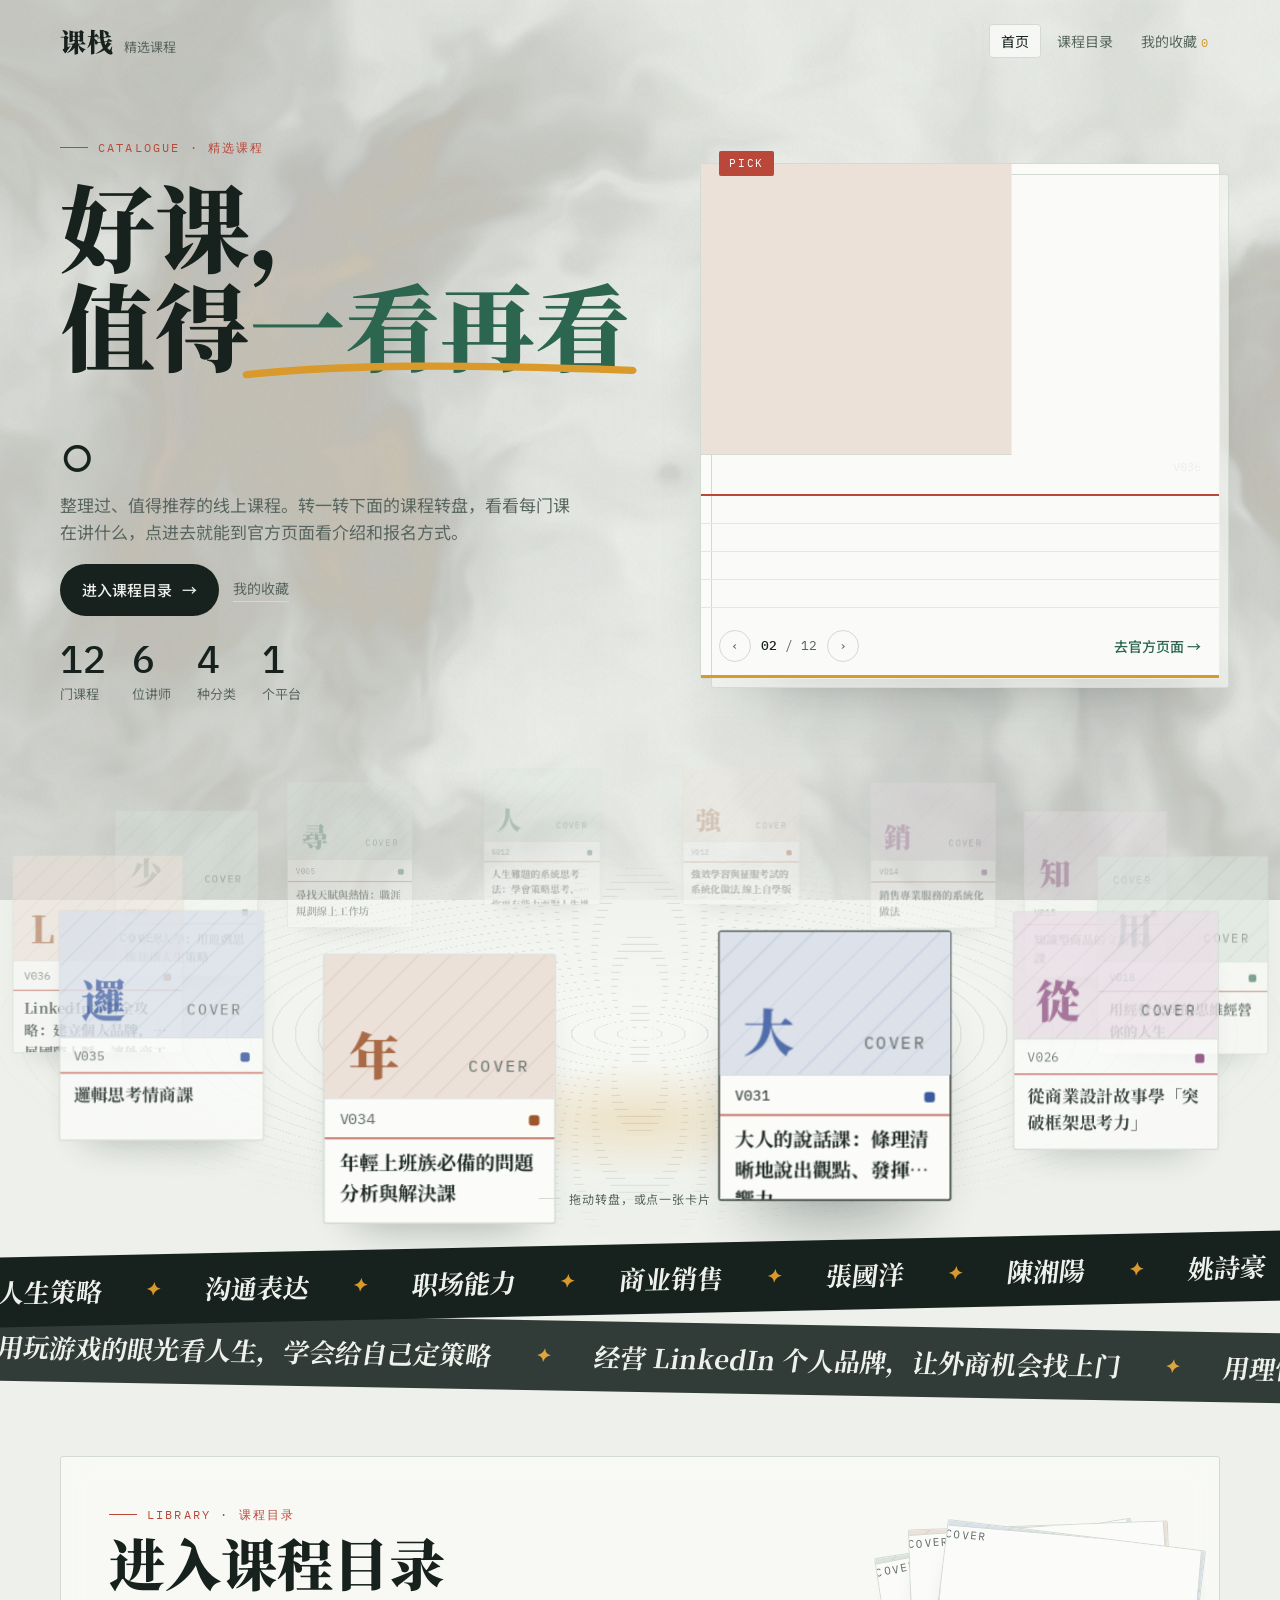
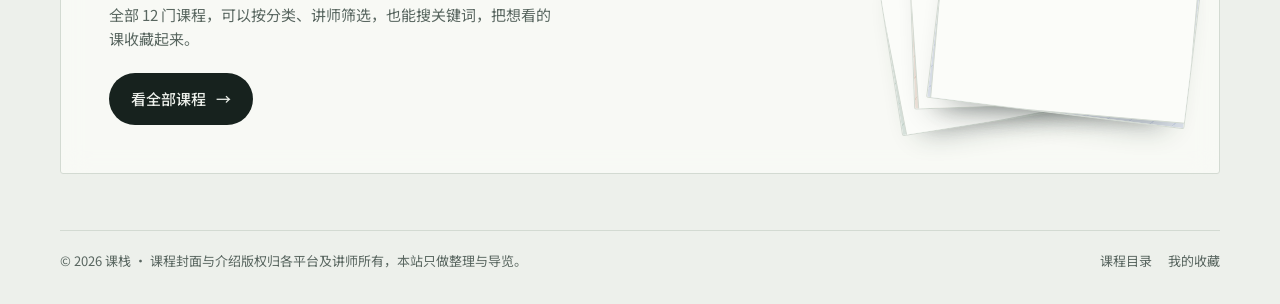
==== index.html @ c9c89153 "首页改成 3D 课程转盘和推荐卡，课程目录移到 courses.html Co-Authored-By: Claude Opus 5.5 <noreply@anthropic.com> Claude-" ====
<!doctype html>
<html lang="zh-Hans">
<head>
<meta charset="utf-8">
<meta name="viewport" content="width=device-width, initial-scale=1, viewport-fit=cover">
<title>课栈｜精选课程</title>
<meta name="description" content="课栈：精选线上课程。转一转课程转盘，看看每门课的讲师、重点和官方页面。">
<meta property="og:title" content="课栈｜精选课程">
<meta property="og:description" content="精选线上课程。每门课附封面、讲师、重点和官方页面链接。">
<meta property="og:type" content="website">
<link rel="preconnect" href="https://fonts.googleapis.com">
<link rel="preconnect" href="https://fonts.gstatic.com" crossorigin>
<link rel="stylesheet" href="https://fonts.googleapis.com/css2?family=IBM+Plex+Mono:wght@500&family=Noto+Sans+SC:wght@400;500;700&family=Noto+Serif+SC:wght@700;900&display=swap">
<link rel="stylesheet" href="vendor/lenis.css">
<link rel="stylesheet" href="site.css">
<style>
/* hero: headline left, spotlight index card right */
.hero{display:grid;grid-template-columns:minmax(0,1fr) minmax(0,520px);gap:clamp(24px,4vw,56px);align-items:center;padding-block:clamp(24px,5vw,56px) 8px}
.hero-text{display:grid;gap:18px;min-width:0}
.hero h1{font-family:var(--f-display);font-weight:900;font-size:clamp(42px,7.4vw,100px);line-height:1.05;margin:0}
.hero h1 .line{display:block}
.hero h1 em{font-style:normal;color:var(--accent);position:relative;display:inline-block}
.hero h1 em svg{position:absolute;left:-2%;bottom:-.08em;width:104%;height:.22em;overflow:visible}
.hero h1 em path{fill:none;stroke:var(--mark);stroke-width:7;stroke-linecap:round}
.hero p{margin:0;color:var(--muted);font-size:clamp(15px,1.4vw,17px);max-width:30em}
.actions{display:flex;gap:14px;align-items:center;flex-wrap:wrap}
.ghost{font-size:14px;color:var(--muted);text-decoration:none;border-bottom:1px solid var(--line);padding-bottom:2px}
.ghost:hover{color:var(--ink);border-color:var(--ink)}
.stats{display:flex;gap:26px;flex-wrap:wrap;margin-top:6px}
.stats div{display:grid}
.stats b{font-family:var(--f-mono);font-weight:500;font-size:clamp(26px,3.2vw,38px);line-height:1;font-variant-numeric:tabular-nums}
.stats span{font-size:13px;color:var(--muted);margin-top:6px}

/* spotlight */
.spot{position:relative;background:var(--surface);border:1px solid var(--line);border-radius:3px;box-shadow:0 40px 70px -46px var(--shadow);min-width:0}
.spot::before{content:"";position:absolute;inset:10px -10px -10px 10px;border:1px solid var(--line);border-radius:3px;z-index:-1;background:color-mix(in srgb,var(--surface) 60%,transparent)}
.spot-tag{position:absolute;top:-13px;left:18px;background:var(--rule);color:#fff;font-family:var(--f-mono);font-size:11px;letter-spacing:.16em;padding:4px 10px;border-radius:2px;z-index:2}
.spot-cover{display:block;position:relative;aspect-ratio:16/9;overflow:hidden;border-bottom:1px solid var(--line);background:color-mix(in srgb,var(--c,var(--accent)) 16%,var(--surface))}
.spot-cover img{width:100%;height:100%;object-fit:cover;display:block;transition:transform 1.2s var(--ease)}
.spot:hover .spot-cover img{transform:scale(1.05)}
.spot-head{display:flex;justify-content:space-between;align-items:center;padding:12px 18px 8px;border-bottom:2px solid var(--rule)}
.spot-cat{display:flex;align-items:center;gap:6px;font-size:12px;font-weight:700;letter-spacing:.06em;color:var(--c)}
.spot-cat i{width:9px;height:9px;border-radius:2px;background:var(--c)}
.spot-no{font-family:var(--f-mono);font-size:12px;color:var(--muted)}
.spot-body{padding:6px 18px 4px;line-height:28px;background-image:repeating-linear-gradient(to bottom,transparent 0 27px,var(--ruled) 27px 28px);min-height:120px}
.spot-body h2{font-family:var(--f-display);font-weight:700;font-size:20px;line-height:28px;margin:0;text-wrap:balance}
.spot-body h2 a{text-decoration:none}
.spot-body h2 a:hover{text-decoration:underline}
.spot-who{font-size:14px;color:var(--muted)}
.spot-learn{font-size:14px}
.spot-learn span{color:var(--muted)}
.spot-foot{display:flex;align-items:center;justify-content:space-between;gap:12px;padding:12px 18px 16px;flex-wrap:wrap}
.spot-nav{display:flex;align-items:center;gap:10px;font-family:var(--f-mono);font-size:13px;color:var(--muted);font-variant-numeric:tabular-nums}
.spot-nav button{width:32px;height:32px;border-radius:50%;border:1px solid var(--line);background:transparent;cursor:pointer;display:grid;place-items:center}
.spot-nav button:hover{border-color:var(--ink)}
.spot-nav b{color:var(--ink);font-weight:500}
.go{font-size:14px;font-weight:500;text-decoration:none;color:var(--accent)}
.go:hover{text-decoration:underline}
.bar{position:absolute;left:0;right:0;bottom:0;height:3px;background:color-mix(in srgb,var(--line) 70%,transparent);overflow:hidden}
.bar i{display:block;height:100%;background:var(--mark);transform-origin:left;transform:scaleX(0)}
.bar i.run{animation:fillbar 5.5s linear forwards}
.spot:hover .bar i,.bar i.hold{animation-play-state:paused}
@keyframes fillbar{to{transform:scaleX(1)}}

/* 3D turntable */
.stage{position:relative;height:clamp(330px,40vw,480px);perspective:1500px;perspective-origin:50% 30%;touch-action:pan-y;user-select:none;-webkit-user-select:none;cursor:grab;margin-top:clamp(8px,2vw,24px)}
.stage.dragging{cursor:grabbing}
.floor{position:absolute;left:50%;top:62%;width:var(--fw,1100px);height:calc(var(--fw,1100px) * .3);transform:translate(-50%,-50%);border-radius:50%;pointer-events:none;
  background:
    radial-gradient(closest-side,color-mix(in srgb,var(--mark) 22%,transparent),transparent 70%) 50% 85%/40% 40% no-repeat,
    repeating-radial-gradient(closest-side,transparent 0 22px,color-mix(in srgb,var(--line) 85%,transparent) 22px 23px),
    radial-gradient(closest-side,color-mix(in srgb,var(--surface) 70%,transparent),transparent);
  -webkit-mask:radial-gradient(closest-side,#000 70%,transparent);mask:radial-gradient(closest-side,#000 70%,transparent)}
.ring{position:absolute;left:50%;top:44%;width:0;height:0;transform-style:preserve-3d}
.slot{position:absolute;left:0;top:0;width:var(--sw,156px);margin-left:calc(var(--sw,156px) / -2);margin-top:calc(var(--sw,156px) * -.75);
  background:var(--surface);border:1px solid var(--line);border-radius:2px;text-decoration:none;color:inherit;will-change:transform,opacity;
  box-shadow:0 18px 30px -22px var(--shadow);transition:box-shadow .4s,border-color .4s}
.slot .sc{display:block;position:relative;aspect-ratio:16/10;overflow:hidden;border-bottom:1px solid var(--line);background:color-mix(in srgb,var(--c) 16%,var(--surface))}
.slot .sc img{width:100%;height:100%;object-fit:cover;display:block;pointer-events:none}
.slot .sc .cover-ph b{font-size:34px}
.slot .sh{display:flex;justify-content:space-between;align-items:center;padding:6px 10px 4px;border-bottom:1.5px solid var(--rule);font-family:var(--f-mono);font-size:10px;color:var(--muted)}
.slot .sh i{width:7px;height:7px;border-radius:2px;background:var(--c)}
.slot .st{font-family:var(--f-display);font-weight:700;font-size:13px;line-height:20px;padding:6px 10px 10px;display:-webkit-box;-webkit-line-clamp:2;-webkit-box-orient:vertical;overflow:hidden;min-height:50px}
.slot.front{border-color:var(--ink);box-shadow:0 34px 50px -28px var(--shadow)}
.slot.front .sh{color:var(--ink)}
.hint{position:absolute;left:50%;bottom:8px;transform:translateX(-50%);font-size:12px;color:var(--muted);letter-spacing:.08em;display:flex;align-items:center;gap:8px;white-space:nowrap}
.hint::before,.hint::after{content:"";width:22px;height:1px;background:var(--line)}

/* library panel */
.library{display:grid;grid-template-columns:minmax(0,1fr) auto;gap:32px;align-items:center;border:1px solid var(--line);background:color-mix(in srgb,var(--surface) 75%,transparent);-webkit-backdrop-filter:blur(14px);backdrop-filter:blur(14px);padding:clamp(24px,4vw,48px);border-radius:3px;margin-bottom:56px;position:relative;overflow:hidden}
.library h2{font-family:var(--f-display);font-weight:900;font-size:clamp(30px,4.6vw,56px);line-height:1.1;margin:8px 0 10px}
.library p{margin:0 0 22px;color:var(--muted);max-width:30em}
.fan{position:relative;width:260px;height:180px}
.fan span{position:absolute;inset:0;border:1px solid var(--line);border-radius:2px;overflow:hidden;background:var(--surface);box-shadow:0 20px 30px -22px var(--shadow);transition:transform .7s var(--ease)}
.fan img{width:100%;height:100%;object-fit:cover;display:block}
.fan span:nth-child(1){transform:rotate(-9deg) translate(-26px,8px)}
.fan span:nth-child(2){transform:rotate(-2deg) translate(0,0)}
.fan span:nth-child(3){transform:rotate(7deg) translate(26px,6px)}
.library:hover .fan span:nth-child(1){transform:rotate(-16deg) translate(-70px,14px)}
.library:hover .fan span:nth-child(3){transform:rotate(14deg) translate(70px,10px)}

@media (max-width:900px){
  .hero{grid-template-columns:1fr}
  .spot{max-width:560px}
}
@media (max-width:640px){
  .library{grid-template-columns:1fr}
  .fan{width:220px;height:150px;justify-self:center;margin-top:8px}
}
@media (prefers-reduced-motion:reduce){.bar{display:none}.stage{cursor:default}}
</style>
</head>
<body>
<canvas id="aurora" aria-hidden="true"></canvas>
<div class="grain" aria-hidden="true"></div>
<div class="ring-cursor" aria-hidden="true"><span>看课</span></div>

<div class="gut"><div class="wrap">
  <header class="top">
    <a class="brand" href="./"><b>课栈</b><span>精选课程</span></a>
    <nav class="nav" aria-label="主导航">
      <a href="./" aria-current="page">首页</a>
      <a href="courses.html">课程目录</a>
      <a href="courses.html#saved">我的收藏<span class="n" data-saved-n>0</span></a>
    </nav>
  </header>

  <section class="hero">
    <div class="hero-text">
      <div class="eyebrow">Catalogue · 精选课程</div>
      <h1 id="headline"><span class="line">好课，</span><span class="line">值得<em>一看再看<svg viewBox="0 0 300 20" preserveAspectRatio="none" aria-hidden="true"><path d="M4 14 C 80 4, 160 4, 296 10"/></svg></em>。</span></h1>
      <p id="lede">整理过、值得推荐的线上课程。转一转下面的课程转盘，看看每门课在讲什么，点进去就能到官方页面看介绍和报名方式。</p>
      <div class="actions">
        <a class="cta" href="courses.html" data-magnet>进入课程目录 <i>→</i></a>
        <a class="ghost" href="courses.html#saved">我的收藏</a>
      </div>
      <div class="stats" id="stats"></div>
    </div>

    <article class="spot" id="spot" aria-live="polite">
      <span class="spot-tag">PICK</span>
      <a class="spot-cover" id="spotCover" target="_blank" rel="noopener" data-cursor="看课"></a>
      <div class="spot-head"><span class="spot-cat" id="spotCat"></span><span class="spot-no" id="spotNo"></span></div>
      <div class="spot-body">
        <h2><a id="spotTitle" target="_blank" rel="noopener"></a></h2>
        <div class="spot-who" id="spotWho"></div>
        <div class="spot-learn"><span>学什么：</span><span id="spotLearn" style="color:inherit"></span></div>
      </div>
      <div class="spot-foot">
        <div class="spot-nav">
          <button type="button" id="prev" aria-label="上一门课">‹</button>
          <span><b id="spotIdx">01</b> / <span id="spotTotal">12</span></span>
          <button type="button" id="next" aria-label="下一门课">›</button>
        </div>
        <a class="go" id="spotGo" target="_blank" rel="noopener">去官方页面 →</a>
      </div>
      <div class="bar"><i id="bar"></i></div>
    </article>
  </section>
</div></div>

<section class="stage" id="stage" aria-label="课程转盘" data-cursor="拖动">
  <div class="floor" aria-hidden="true"></div>
  <div class="ring" id="ring"></div>
  <div class="hint">拖动转盘，或点一张卡片</div>
</section>

<div class="bands">
  <div class="band" aria-hidden="true"><div class="track" id="band1"></div></div>
  <div class="band rev" aria-hidden="true"><div class="track" id="band2"></div></div>
</div>

<div class="gut"><div class="wrap">
  <section class="library" id="library">
    <div>
      <div class="eyebrow">Library · 课程目录</div>
      <h2>进入课程目录</h2>
      <p id="libText"></p>
      <a class="cta" href="courses.html" data-magnet>看全部课程 <i>→</i></a>
    </div>
    <div class="fan" id="fan" aria-hidden="true"></div>
  </section>

  <footer>
    <span>© 2026 课栈 · 课程封面与介绍版权归各平台及讲师所有，本站只做整理与导览。</span>
    <nav><a href="courses.html">课程目录</a><a href="courses.html#saved">我的收藏</a></nav>
  </footer>
</div></div>

<script src="vendor/gsap.min.js"></script>
<script src="vendor/ScrollTrigger.min.js"></script>
<script src="vendor/SplitText.min.js"></script>
<script src="vendor/lenis.min.js"></script>
<script src="data.js"></script>
<script src="site.js"></script>
<script>
const {reduce,hasGsap,esc,catVar}=KZ;
const CATS=KZ_CATS,COURSES=KZ_COURSES,N=COURSES.length;
const $=s=>document.querySelector(s);
const pad=n=>String(n).padStart(2,"0");

/* 统计、跑马灯、课程目录面板 */
const plats=new Set(COURSES.map(c=>c.platform));
const teachers=[...new Set(COURSES.flatMap(c=>c.teacher.split("、").map(t=>t.split(" ")[0])))];
const cats=new Set(COURSES.map(c=>c.cat));
$("#stats").innerHTML=[[N,"门课程"],[teachers.length,"位讲师"],[cats.size,"种分类"],[plats.size,"个平台"]]
  .map(([n,l])=>`<div><b data-n="${n}">${n}</b><span>${l}</span></div>`).join("");
const fill=(el,list)=>{const h=list.map(w=>`<span>${esc(w)}</span>`).join("");el.innerHTML=h+h};
fill($("#band1"),[...CATS,...teachers,...new Set(COURSES.map(c=>c.format))]);
fill($("#band2"),COURSES.map(c=>c.learn));
$("#libText").textContent=`全部 ${N} 门课程，可以按分类、讲师筛选，也能搜关键词，把想看的课收藏起来。`;
$("#fan").innerHTML=COURSES.slice(0,3).map(c=>`<span style="--c:${catVar(c.cat)}">${KZ.img(c)}</span>`).join("");
$("#spotTotal").textContent=pad(N);

/* 转盘卡片 */
const ringEl=$("#ring");
ringEl.innerHTML=COURSES.map((c,i)=>`<a class="slot" href="${esc(c.url)}" target="_blank" rel="noopener" draggable="false" data-i="${i}" style="--c:${catVar(c.cat)}" aria-label="${esc(c.title)}">
  <span class="sc">${KZ.img(c)}</span>
  <span class="sh"><span>${esc(c.code)}</span><i></i></span>
  <span class="st">${esc(c.title)}</span></a>`).join("");
const slots=[...ringEl.children];
const step=Math.PI*2/N;
const geo={R:520,sw:156,tilt:.2,spread:reduce?1:0,spin:reduce?0:Math.PI*1.2};
let angle=0,target=0,cur=0;

function measure(){
  const w=innerWidth;
  geo.sw=w<520?108:w<900?132:156;
  geo.R=Math.min(560,Math.max(200,w*.4));
  geo.tilt=w<520?.26:.2;
  document.documentElement.style.setProperty("--sw",geo.sw+"px");
  $("#stage").style.setProperty("--fw",(geo.R*2+geo.sw*2.2)+"px");
}
function layout(){
  const R=geo.R*geo.spread;
  let best=-2,front=0;
  slots.forEach((el,i)=>{
    const a=i*step+angle+geo.spin;
    const x=Math.sin(a)*R,z=Math.cos(a)*R,y=-z*geo.tilt*-1;
    const d=(Math.cos(a)+1)/2;            // 0 = 最后面, 1 = 最前面
    if(Math.cos(a)>best){best=Math.cos(a);front=i}
    const lift=el.classList.contains("front")?-16:0;
    el.style.transform=`translate3d(${x.toFixed(1)}px,${(y+lift).toFixed(1)}px,${z.toFixed(1)}px)`;
    el.style.opacity=(.28+.72*d*d).toFixed(3);
    el.style.zIndex=Math.round(d*100);
  });
  slots.forEach((el,i)=>el.classList.toggle("front",i===front));
}
const wrapAngle=a=>Math.atan2(Math.sin(a),Math.cos(a));

/* 推荐卡 */
const spotEls={cover:$("#spotCover"),cat:$("#spotCat"),no:$("#spotNo"),title:$("#spotTitle"),who:$("#spotWho"),learn:$("#spotLearn"),go:$("#spotGo"),idx:$("#spotIdx")};
function fillSpot(c,i){
  $("#spot").style.setProperty("--c",catVar(c.cat));
  spotEls.cover.href=c.url;spotEls.cover.innerHTML=KZ.img(c);
  spotEls.cat.innerHTML=`<i></i>${esc(c.cat)}`;
  spotEls.no.textContent=c.code;
  spotEls.title.href=c.url;spotEls.title.textContent=c.title;
  spotEls.who.textContent=`${c.teacher} · ${c.platform} · ${c.format}`;
  spotEls.learn.textContent=c.learn;
  spotEls.go.href=c.url;
  spotEls.idx.textContent=pad(i+1);
}
function restartBar(){const b=$("#bar");b.classList.remove("run");void b.offsetWidth;if(!reduce)b.classList.add("run")}
function feature(i,{instant=false}={}){
  i=(i%N+N)%N;
  const changed=i!==cur;cur=i;
  // 让这张卡转到正前方（走最短的方向）
  const want=-i*step;
  target=angle+wrapAngle(want-angle);
  if(instant)angle=target;
  const c=COURSES[i];
  if(hasGsap&&!reduce&&changed&&!instant){
    gsap.timeline()
      .to(".spot-body>*,.spot-head>*",{y:-14,opacity:0,duration:.25,stagger:.02,ease:"power2.in"})
      .to(".spot-cover",{clipPath:"inset(0 0 0 100%)",duration:.35,ease:"power3.in"},0)
      .add(()=>fillSpot(c,i))
      .set(".spot-cover",{clipPath:"inset(0 100% 0 0)"})
      .to(".spot-cover",{clipPath:"inset(0 0% 0 0)",duration:.6,ease:"expo.out"})
      .fromTo(".spot-body>*,.spot-head>*",{y:16,opacity:0},{y:0,opacity:1,duration:.5,stagger:.04,ease:"expo.out"},"<");
  }else fillSpot(c,i);
  restartBar();
}
$("#bar").addEventListener("animationend",()=>feature(cur+1));
$("#prev").addEventListener("click",()=>feature(cur-1));
$("#next").addEventListener("click",()=>feature(cur+1));

/* 拖动转盘 */
const stage=$("#stage");
// 滑鼠在转盘上时，推荐卡暂停自动换课
stage.addEventListener("pointerenter",e=>{if(e.pointerType==="mouse")$("#bar").classList.add("hold")});
stage.addEventListener("pointerleave",()=>$("#bar").classList.remove("hold"));
let drag=null,moved=false;
stage.addEventListener("pointerdown",e=>{
  if(e.button!==0)return;
  drag={x:e.clientX,a:angle,t:performance.now()};moved=false;
});
addEventListener("pointermove",e=>{
  if(!drag)return;
  const dx=e.clientX-drag.x;
  if(!moved&&Math.abs(dx)>6){moved=true;stage.classList.add("dragging");try{stage.setPointerCapture(e.pointerId)}catch(_){}}
  if(moved){angle=drag.a+dx*.006;target=angle;if(reduce)layout()}
});
addEventListener("pointerup",()=>{
  if(!drag)return;
  stage.classList.remove("dragging");
  if(moved){const i=Math.round(-angle/step);feature(i)}
  drag=null;
});
ringEl.addEventListener("click",e=>{
  const s=e.target.closest(".slot");if(!s)return;
  if(moved){e.preventDefault();moved=false;return}
  if(!s.classList.contains("front")){e.preventDefault();feature(+s.dataset.i)} // 不是最前面那张：先转过来
});
// 键盘：左右键转动
stage.tabIndex=0;
stage.addEventListener("keydown",e=>{if(e.key==="ArrowRight")feature(cur+1);if(e.key==="ArrowLeft")feature(cur-1)});

/* 每一帧：角度慢慢追上目标 */
measure();feature(0,{instant:true});layout();
addEventListener("resize",()=>{measure();layout()});
if(!reduce){
  const tick=()=>{if(!drag)angle+=(target-angle)*.075;layout()};
  hasGsap?gsap.ticker.add(tick):(function loop(){tick();requestAnimationFrame(loop)})();
}

/* 开场动画 */
if(hasGsap&&!reduce){
  gsap.registerPlugin(ScrollTrigger,SplitText);
  const split=SplitText.create("#headline .line",{type:"chars",mask:"lines"});
  const path=$("#headline em path"),len=path.getTotalLength();
  gsap.set(path,{strokeDasharray:len,strokeDashoffset:len});
  const intro=gsap.timeline({defaults:{ease:"expo.out"}});
  intro.from(".top",{y:-30,opacity:0,duration:1})
    .from(".eyebrow",{x:-30,opacity:0,duration:.9},"<.1")
    .from(split.chars,{yPercent:115,rotate:6,duration:1.3,stagger:.055},"<.1")
    .to(path,{strokeDashoffset:0,duration:1.1,ease:"power3.inOut"},"-=.6")
    .from("#lede,.actions",{y:24,opacity:0,duration:1,stagger:.08},"<")
    .from(".stats div",{y:24,opacity:0,duration:.9,stagger:.07},"<.1")
    .from("#spot",{x:60,rotateY:-12,opacity:0,duration:1.4},.35)
    .to(geo,{spread:1,spin:0,duration:2.4,ease:"expo.out"},.5)
    .from(".floor",{scale:.4,opacity:0,duration:1.8},.5)
    .from(".hint",{opacity:0,y:10,duration:.8},1.6)
    .from(".band",{yPercent:120,opacity:0,duration:1.1,stagger:.12},1.2);
  document.querySelectorAll("#stats b").forEach(b=>{
    const o={v:0},end=+b.dataset.n;
    gsap.to(o,{v:end,duration:1.6,ease:"power2.out",delay:.9,onUpdate:()=>{b.textContent=Math.round(o.v)},onComplete:()=>{b.textContent=end}});
  });
  // 跑马灯跟着滚动速度倾斜
  const bands=gsap.utils.toArray(".band");
  ScrollTrigger.create({onUpdate:self=>{gsap.to(bands,{skewX:gsap.utils.clamp(-8,8,self.getVelocity()/280),duration:.5,ease:"power3.out",overwrite:true})}});
  // 往下滚：转盘慢慢后退、标题淡出
  gsap.to("#ring",{y:-40,scale:.92,ease:"none",scrollTrigger:{trigger:"#stage",start:"top 40%",end:"bottom top",scrub:true}});
  gsap.from(".library",{y:80,opacity:0,duration:1.2,ease:"expo.out",scrollTrigger:{trigger:".library",start:"top 88%"}});
  // 保底：浏览器没在画画面时（例如分页在背景），3 秒后直接把开场跑完
  setTimeout(()=>{if(gsap.ticker.frame<40){intro.progress(1);geo.spread=1;geo.spin=0;layout();gsap.set(".library",{y:0,opacity:1});document.querySelectorAll("#stats b").forEach(b=>b.textContent=b.dataset.n)}},3000);
}
</script>
</body>
</html>
---- vendor/lenis.css ----
html.lenis,
html.lenis body {
  height: auto;
}

.lenis:not(.lenis-autoToggle).lenis-stopped {
  overflow: clip;
}

.lenis [data-lenis-prevent],
.lenis [data-lenis-prevent-wheel],
.lenis [data-lenis-prevent-touch],
.lenis [data-lenis-prevent-vertical],
.lenis [data-lenis-prevent-horizontal] {
  overscroll-behavior: contain;
}

.lenis.lenis-smooth iframe {
  pointer-events: none;
}

.lenis.lenis-autoToggle {
  transition-property: overflow;
  transition-duration: 1ms;
  transition-behavior: allow-discrete;
}
---- site.css ----
/* 课栈共用样式：色彩、字体、页首页尾、背景、游标、跑马灯
   Layout idea: a library card catalogue lit by a living aurora */
:root{
  --bg:#EDF0EB; --surface:#FBFCF9; --ink:#17221E; --muted:#596660; --line:#D3DAD2;
  --ruled:#E3E8E1; --rule:#B9483A; --accent:#2D6650; --mark:#D99A2B;
  --cat-0:#2D6650; --cat-1:#35559E; --cat-2:#9B5128; --cat-3:#874079;
  --glow:rgba(45,102,80,.14); --shadow:rgba(23,34,30,.45);
  --aura-1:#9FD1B4; --aura-2:#F2C98A; --aura-3:#A9B9EE; --aura-op:.55;
  --band:#17221E; --band-ink:#EDF0EB;
  --ease:cubic-bezier(.2,.7,.2,1);
  --f-display:"Noto Serif SC","Songti SC","STSong",serif;
  --f-body:"Noto Sans SC","PingFang SC","Microsoft YaHei",system-ui,sans-serif;
  --f-mono:"IBM Plex Mono",ui-monospace,"SFMono-Regular",Menlo,monospace;
  color-scheme:light;
}
@media (prefers-color-scheme: dark){:root{
  --bg:#0F1613; --surface:#18221E; --ink:#E5ECE7; --muted:#9AA9A2; --line:#2B3A33;
  --ruled:#22302A; --rule:#D9705F; --accent:#74C29B; --mark:#EFBE5C;
  --cat-0:#74C29B; --cat-1:#8FA9EC; --cat-2:#E0956A; --cat-3:#D78CC6;
  --glow:rgba(116,194,155,.16); --shadow:rgba(0,0,0,.75);
  --aura-1:#1E5A41; --aura-2:#6A4718; --aura-3:#26346A; --aura-op:.7;
  --band:#E5ECE7; --band-ink:#0F1613;
  color-scheme:dark}}

*{box-sizing:border-box}
html{-webkit-text-size-adjust:100%;overflow-x:clip}
body{margin:0;background:var(--bg);color:var(--ink);font-family:var(--f-body);font-size:15px;line-height:1.6;overflow-x:hidden}
img{max-width:100%}
[hidden]{display:none!important}
a{color:inherit}
button,input,select{font:inherit;color:inherit}
:focus-visible{outline:2px solid var(--accent);outline-offset:2px}
.gut{padding-left:max(16px,env(safe-area-inset-left,0px));padding-right:max(16px,env(safe-area-inset-right,0px))}
.wrap{max-width:1160px;margin:0 auto}

#aurora{position:fixed;inset:0;width:100%;height:100%;z-index:-1;pointer-events:none;opacity:var(--aura-op)}
.grain{position:fixed;inset:0;z-index:-1;pointer-events:none;opacity:.05;
  background-image:url("data:image/svg+xml,%3Csvg xmlns='http://www.w3.org/2000/svg' width='120' height='120'%3E%3Cfilter id='n'%3E%3CfeTurbulence baseFrequency='.9' numOctaves='2'/%3E%3C/filter%3E%3Crect width='120' height='120' filter='url(%23n)'/%3E%3C/svg%3E")}

.ring-cursor{position:fixed;left:0;top:0;width:34px;height:34px;margin:-17px 0 0 -17px;border:1.5px solid var(--ink);border-radius:50%;pointer-events:none;z-index:60;
  display:grid;place-items:center;font-size:11px;font-weight:700;letter-spacing:.08em;color:var(--band-ink);opacity:0;transition:width .3s var(--ease),height .3s var(--ease),margin .3s var(--ease),background .3s,border-color .3s,opacity .3s}
.ring-cursor span{opacity:0;transition:opacity .2s;white-space:nowrap}
.ring-cursor.on{opacity:.6}
.ring-cursor.big{width:76px;height:76px;margin:-38px 0 0 -38px;background:var(--band);border-color:var(--band);opacity:.92}
.ring-cursor.big span{opacity:1}
.ring-cursor.link{width:54px;height:54px;margin:-27px 0 0 -27px;opacity:.35}

.top{display:flex;align-items:center;justify-content:space-between;gap:16px;padding-block:20px;flex-wrap:wrap;position:relative;z-index:5}
.brand{display:flex;align-items:baseline;gap:10px;text-decoration:none}
.brand b{font-family:var(--f-display);font-weight:900;font-size:26px;letter-spacing:.04em}
.brand span{font-size:13px;color:var(--muted)}
.nav{display:flex;gap:4px;flex-wrap:wrap}
.nav a{text-decoration:none;padding:6px 12px;border-radius:4px;font-size:14px;color:var(--muted)}
.nav a[aria-current="page"]{color:var(--ink);background:color-mix(in srgb,var(--surface) 80%,transparent);box-shadow:inset 0 0 0 1px var(--line)}
.nav .n{font-family:var(--f-mono);font-size:12px;margin-left:4px;color:var(--mark)}

.eyebrow{font-family:var(--f-mono);font-size:12px;letter-spacing:.18em;text-transform:uppercase;color:var(--rule);display:flex;align-items:center;gap:10px}
.eyebrow::before{content:"";width:28px;height:1px;background:currentColor}

.cta{display:inline-flex;align-items:center;gap:10px;text-decoration:none;background:var(--band);color:var(--band-ink);padding:14px 22px;border-radius:999px;font-weight:500;font-size:15px;border:0;cursor:pointer}
.cta i{font-style:normal;display:inline-block;transition:transform .4s var(--ease)}
.cta:hover i{transform:translateX(4px)}

.bands{overflow:hidden;padding-block:16px 8px}
.band{background:var(--band);color:var(--band-ink);overflow:hidden;transform:rotate(-1.2deg);margin:12px -24px 56px;padding-block:14px}
.band .track{display:flex;width:max-content;animation:slide 38s linear infinite}
.band.rev{transform:rotate(1deg);margin-top:-48px;opacity:.88}
.band.rev .track{animation-direction:reverse;animation-duration:46s}
.band span{font-family:var(--f-display);font-weight:700;font-size:clamp(18px,2.4vw,26px);padding-inline:22px;white-space:nowrap;display:flex;align-items:center;gap:44px}
.band span::after{content:"✦";font-size:.7em;color:var(--mark)}
@keyframes slide{to{transform:translateX(-50%)}}

.cover-ph{position:absolute;inset:0;display:flex;align-items:flex-end;justify-content:space-between;padding:12px 16px;background:color-mix(in srgb,var(--c,var(--accent)) 16%,var(--surface));
  background-image:repeating-linear-gradient(135deg,transparent 0 14px,color-mix(in srgb,var(--c,var(--accent)) 10%,transparent) 14px 15px)}
.cover-ph b{font-family:var(--f-display);font-weight:900;font-size:56px;line-height:1;color:var(--c,var(--accent));opacity:.85}
.cover-ph span{font-family:var(--f-mono);font-size:11px;letter-spacing:.12em;color:var(--muted)}

footer{border-top:1px solid var(--line);padding-block:20px 32px;display:flex;justify-content:space-between;gap:12px;flex-wrap:wrap;font-size:13px;color:var(--muted)}
footer nav{display:flex;gap:16px}
footer a{text-decoration:none}
footer a:hover{color:var(--ink)}

@media (max-width:480px){.band{margin-inline:-16px}}
@media (hover:none),(pointer:coarse){.ring-cursor{display:none}}
@media (prefers-reduced-motion:reduce){
  *,*::before,*::after{animation:none!important;transition:none!important}
  .ring-cursor{display:none}
}
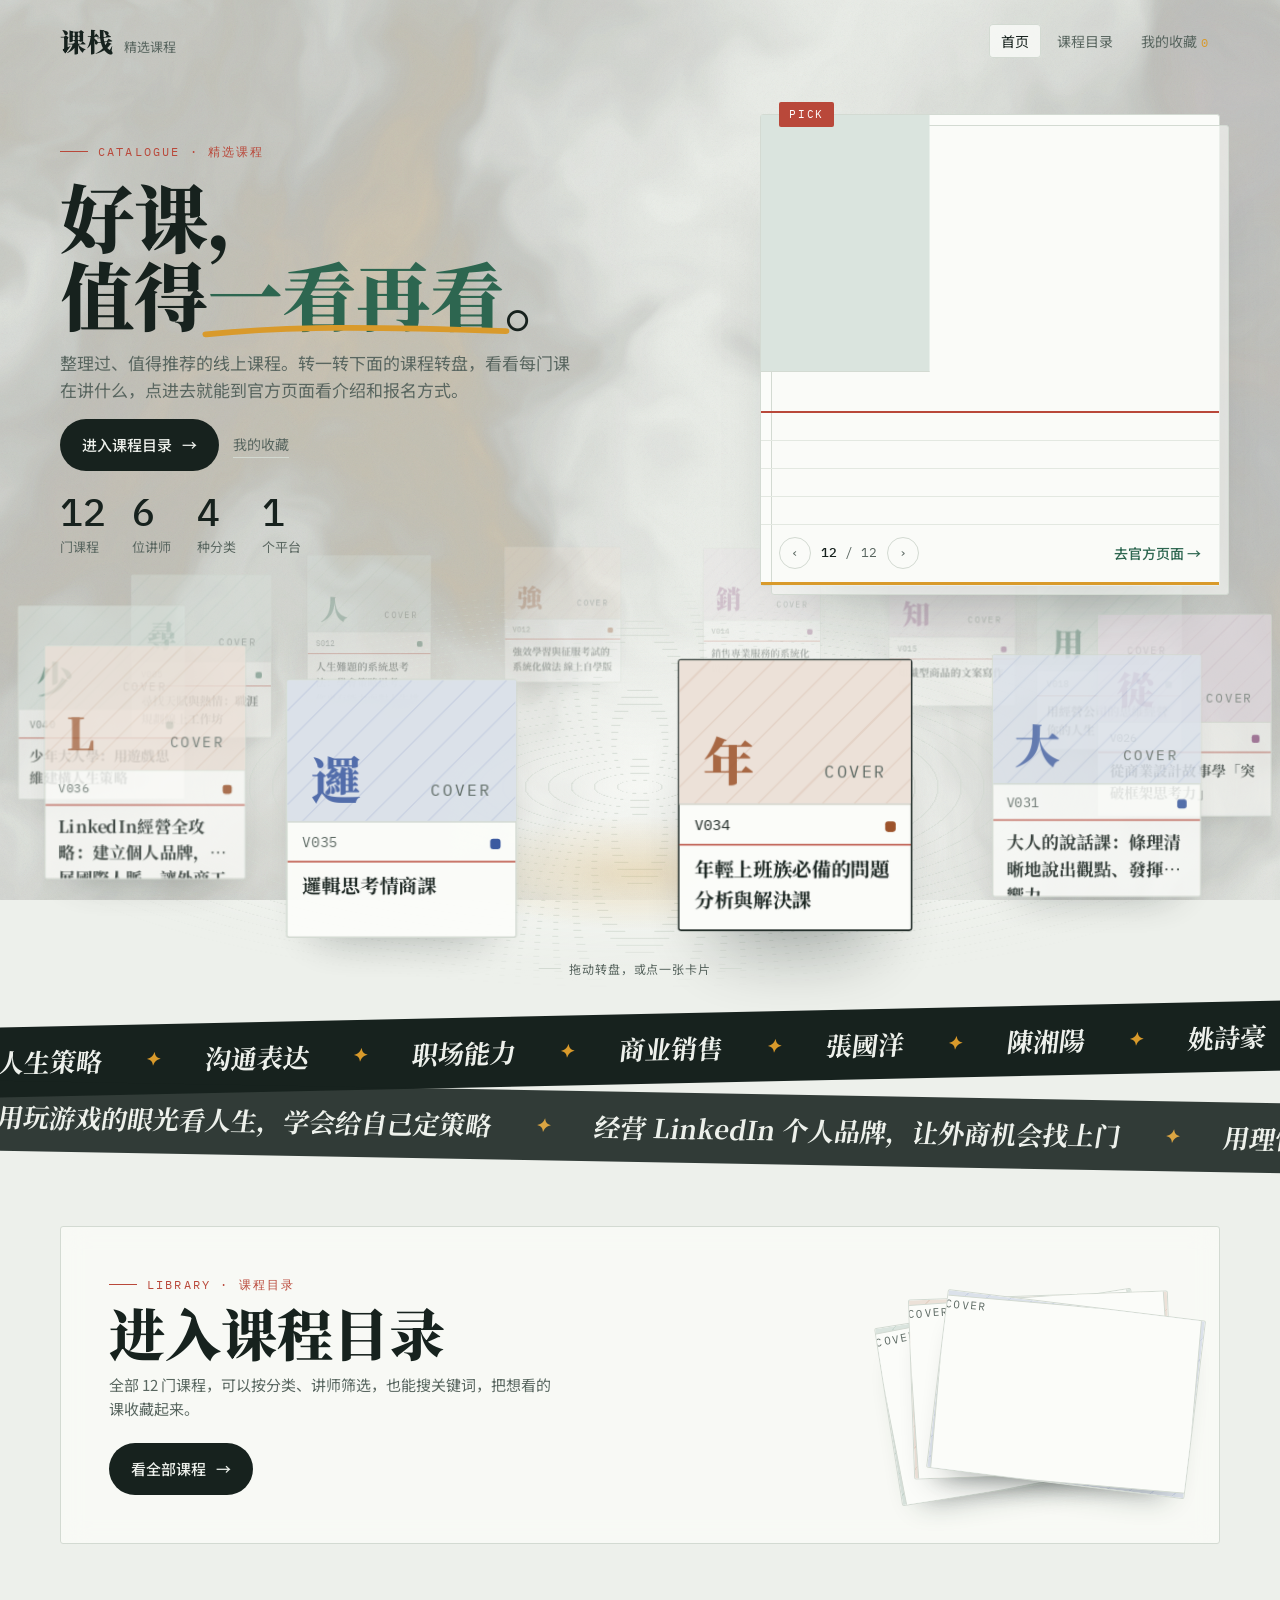
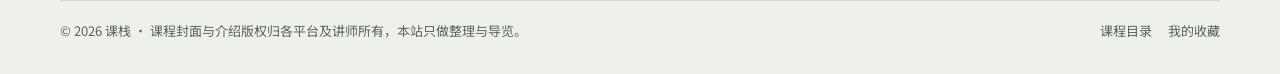
==== commit 02d9483a: "首屏压紧，让转盘出现在第一屏；推荐卡换课加保底 Co-Authored-By: Claude Opus 5.5 <noreply@anthropic.com> Claude-Session: http" ====
--- a/index.html
+++ b/index.html
@@ -15,9 +15,9 @@
 <link rel="stylesheet" href="site.css">
 <style>
 /* hero: headline left, spotlight index card right */
-.hero{display:grid;grid-template-columns:minmax(0,1fr) minmax(0,520px);gap:clamp(24px,4vw,56px);align-items:center;padding-block:clamp(24px,5vw,56px) 8px}
-.hero-text{display:grid;gap:18px;min-width:0}
-.hero h1{font-family:var(--f-display);font-weight:900;font-size:clamp(42px,7.4vw,100px);line-height:1.05;margin:0}
+.hero{display:grid;grid-template-columns:minmax(0,1fr) minmax(0,460px);gap:clamp(24px,4vw,56px);align-items:center;padding-block:clamp(12px,2.6vw,32px) 0;position:relative;z-index:2}
+.hero-text{display:grid;gap:16px;min-width:0}
+.hero h1{font-family:var(--f-display);font-weight:900;font-size:clamp(40px,5.8vw,82px);line-height:1.05;margin:0}
 .hero h1 .line{display:block}
 .hero h1 em{font-style:normal;color:var(--accent);position:relative;display:inline-block}
 .hero h1 em svg{position:absolute;left:-2%;bottom:-.08em;width:104%;height:.22em;overflow:visible}
@@ -42,7 +42,7 @@
 .spot-cat{display:flex;align-items:center;gap:6px;font-size:12px;font-weight:700;letter-spacing:.06em;color:var(--c)}
 .spot-cat i{width:9px;height:9px;border-radius:2px;background:var(--c)}
 .spot-no{font-family:var(--f-mono);font-size:12px;color:var(--muted)}
-.spot-body{padding:6px 18px 4px;line-height:28px;background-image:repeating-linear-gradient(to bottom,transparent 0 27px,var(--ruled) 27px 28px);min-height:120px}
+.spot-body{padding:6px 18px 4px;line-height:28px;background-image:repeating-linear-gradient(to bottom,transparent 0 27px,var(--ruled) 27px 28px);min-height:112px}
 .spot-body h2{font-family:var(--f-display);font-weight:700;font-size:20px;line-height:28px;margin:0;text-wrap:balance}
 .spot-body h2 a{text-decoration:none}
 .spot-body h2 a:hover{text-decoration:underline}
@@ -63,15 +63,15 @@
 @keyframes fillbar{to{transform:scaleX(1)}}
 
 /* 3D turntable */
-.stage{position:relative;height:clamp(330px,40vw,480px);perspective:1500px;perspective-origin:50% 30%;touch-action:pan-y;user-select:none;-webkit-user-select:none;cursor:grab;margin-top:clamp(8px,2vw,24px)}
+.stage{position:relative;height:clamp(320px,34vw,420px);perspective:1500px;perspective-origin:50% 20%;touch-action:pan-y;user-select:none;-webkit-user-select:none;cursor:grab;margin-top:-20px}
 .stage.dragging{cursor:grabbing}
-.floor{position:absolute;left:50%;top:62%;width:var(--fw,1100px);height:calc(var(--fw,1100px) * .3);transform:translate(-50%,-50%);border-radius:50%;pointer-events:none;
+.floor{position:absolute;left:50%;top:calc(34% + var(--sw,156px) * .5);width:var(--fw,1100px);height:calc(var(--fw,1100px) * .3);transform:translate(-50%,-50%);border-radius:50%;pointer-events:none;
   background:
     radial-gradient(closest-side,color-mix(in srgb,var(--mark) 22%,transparent),transparent 70%) 50% 85%/40% 40% no-repeat,
     repeating-radial-gradient(closest-side,transparent 0 22px,color-mix(in srgb,var(--line) 85%,transparent) 22px 23px),
     radial-gradient(closest-side,color-mix(in srgb,var(--surface) 70%,transparent),transparent);
   -webkit-mask:radial-gradient(closest-side,#000 70%,transparent);mask:radial-gradient(closest-side,#000 70%,transparent)}
-.ring{position:absolute;left:50%;top:44%;width:0;height:0;transform-style:preserve-3d}
+.ring{position:absolute;left:50%;top:34%;width:0;height:0;transform-style:preserve-3d}
 .slot{position:absolute;left:0;top:0;width:var(--sw,156px);margin-left:calc(var(--sw,156px) / -2);margin-top:calc(var(--sw,156px) * -.75);
   background:var(--surface);border:1px solid var(--line);border-radius:2px;text-decoration:none;color:inherit;will-change:transform,opacity;
   box-shadow:0 18px 30px -22px var(--shadow);transition:box-shadow .4s,border-color .4s}
@@ -227,7 +227,7 @@
   const w=innerWidth;
   geo.sw=w<520?108:w<900?132:156;
   geo.R=Math.min(560,Math.max(200,w*.4));
-  geo.tilt=w<520?.26:.2;
+  geo.tilt=w<520?.22:.16;
   document.documentElement.style.setProperty("--sw",geo.sw+"px");
   $("#stage").style.setProperty("--fw",(geo.R*2+geo.sw*2.2)+"px");
 }
@@ -278,6 +278,8 @@
       .set(".spot-cover",{clipPath:"inset(0 100% 0 0)"})
       .to(".spot-cover",{clipPath:"inset(0 0% 0 0)",duration:.6,ease:"expo.out"})
       .fromTo(".spot-body>*,.spot-head>*",{y:16,opacity:0},{y:0,opacity:1,duration:.5,stagger:.04,ease:"expo.out"},"<");
+    // 保底：画面没在跑时，直接换成新的课
+    setTimeout(()=>{if(cur===i&&spotEls.no.textContent!==c.code){fillSpot(c,i);gsap.set(".spot-cover,.spot-body>*,.spot-head>*",{clearProps:"all"})}},900);
   }else fillSpot(c,i);
   restartBar();
 }
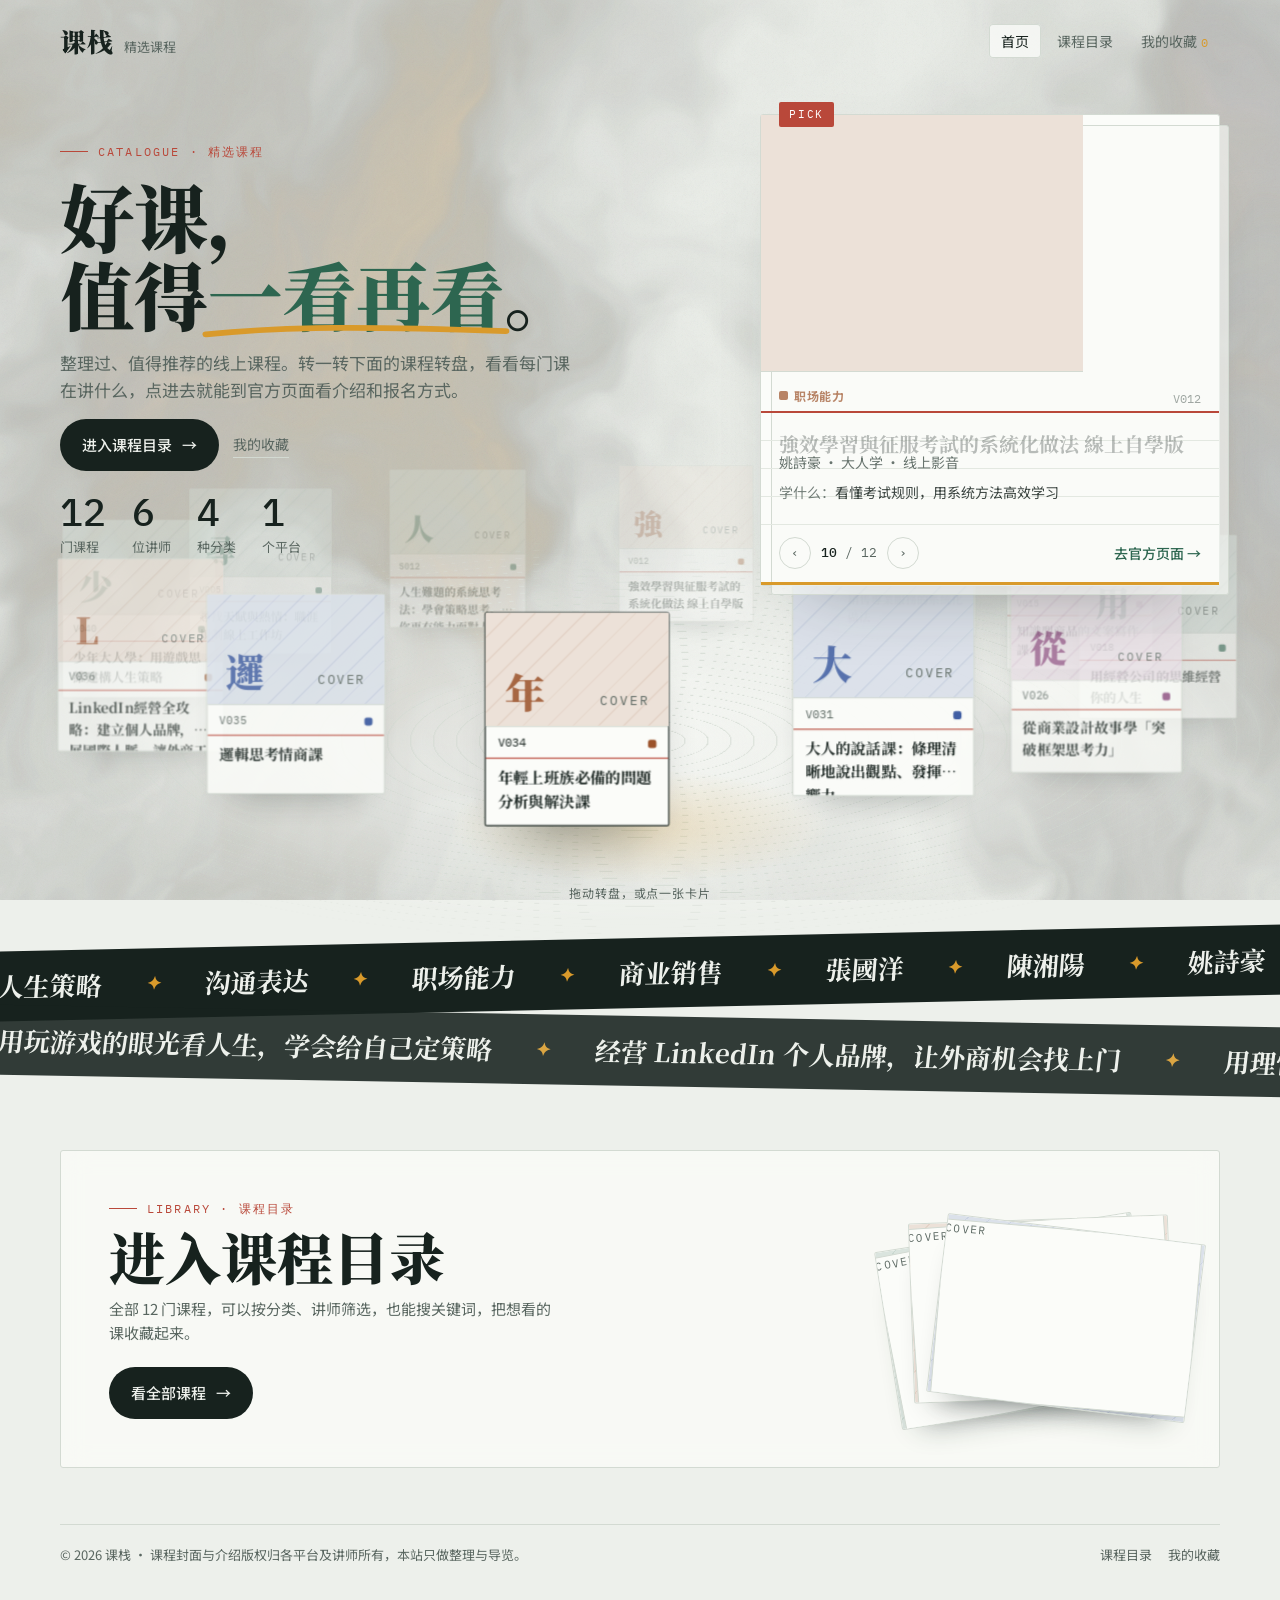
==== commit 4094379a: "转盘改成椭圆、往上移，第一屏看得到整个转盘 Co-Authored-By: Claude Opus 5.5 <noreply@anthropic.com> Claude-Session: https:" ====
--- a/index.html
+++ b/index.html
@@ -63,15 +63,15 @@
 @keyframes fillbar{to{transform:scaleX(1)}}
 
 /* 3D turntable */
-.stage{position:relative;height:clamp(320px,34vw,420px);perspective:1500px;perspective-origin:50% 20%;touch-action:pan-y;user-select:none;-webkit-user-select:none;cursor:grab;margin-top:-20px}
+.stage{position:relative;height:clamp(300px,30vw,380px);perspective:1800px;perspective-origin:50% 20%;touch-action:pan-y;user-select:none;-webkit-user-select:none;cursor:grab;margin-top:-56px}
 .stage.dragging{cursor:grabbing}
-.floor{position:absolute;left:50%;top:calc(34% + var(--sw,156px) * .5);width:var(--fw,1100px);height:calc(var(--fw,1100px) * .3);transform:translate(-50%,-50%);border-radius:50%;pointer-events:none;
+.floor{position:absolute;left:50%;top:calc(30% + var(--sw,156px) * .62);width:var(--fw,1100px);height:calc(var(--fw,1100px) * .3);transform:translate(-50%,-50%);border-radius:50%;pointer-events:none;
   background:
     radial-gradient(closest-side,color-mix(in srgb,var(--mark) 22%,transparent),transparent 70%) 50% 85%/40% 40% no-repeat,
     repeating-radial-gradient(closest-side,transparent 0 22px,color-mix(in srgb,var(--line) 85%,transparent) 22px 23px),
     radial-gradient(closest-side,color-mix(in srgb,var(--surface) 70%,transparent),transparent);
   -webkit-mask:radial-gradient(closest-side,#000 70%,transparent);mask:radial-gradient(closest-side,#000 70%,transparent)}
-.ring{position:absolute;left:50%;top:34%;width:0;height:0;transform-style:preserve-3d}
+.ring{position:absolute;left:50%;top:30%;width:0;height:0;transform-style:preserve-3d}
 .slot{position:absolute;left:0;top:0;width:var(--sw,156px);margin-left:calc(var(--sw,156px) / -2);margin-top:calc(var(--sw,156px) * -.75);
   background:var(--surface);border:1px solid var(--line);border-radius:2px;text-decoration:none;color:inherit;will-change:transform,opacity;
   box-shadow:0 18px 30px -22px var(--shadow);transition:box-shadow .4s,border-color .4s}
@@ -220,14 +220,14 @@
   <span class="st">${esc(c.title)}</span></a>`).join("");
 const slots=[...ringEl.children];
 const step=Math.PI*2/N;
-const geo={R:520,sw:156,tilt:.2,spread:reduce?1:0,spin:reduce?0:Math.PI*1.2};
+const geo={R:520,sw:156,tilt:.3,depth:.55,spread:reduce?1:0,spin:reduce?0:Math.PI*1.2};
 let angle=0,target=0,cur=0;
 
 function measure(){
   const w=innerWidth;
   geo.sw=w<520?108:w<900?132:156;
   geo.R=Math.min(560,Math.max(200,w*.4));
-  geo.tilt=w<520?.22:.16;
+  geo.tilt=w<520?.34:.3;
   document.documentElement.style.setProperty("--sw",geo.sw+"px");
   $("#stage").style.setProperty("--fw",(geo.R*2+geo.sw*2.2)+"px");
 }
@@ -236,7 +236,7 @@
   let best=-2,front=0;
   slots.forEach((el,i)=>{
     const a=i*step+angle+geo.spin;
-    const x=Math.sin(a)*R,z=Math.cos(a)*R,y=-z*geo.tilt*-1;
+    const x=Math.sin(a)*R,z=Math.cos(a)*R*geo.depth,y=z*geo.tilt;
     const d=(Math.cos(a)+1)/2;            // 0 = 最后面, 1 = 最前面
     if(Math.cos(a)>best){best=Math.cos(a);front=i}
     const lift=el.classList.contains("front")?-16:0;
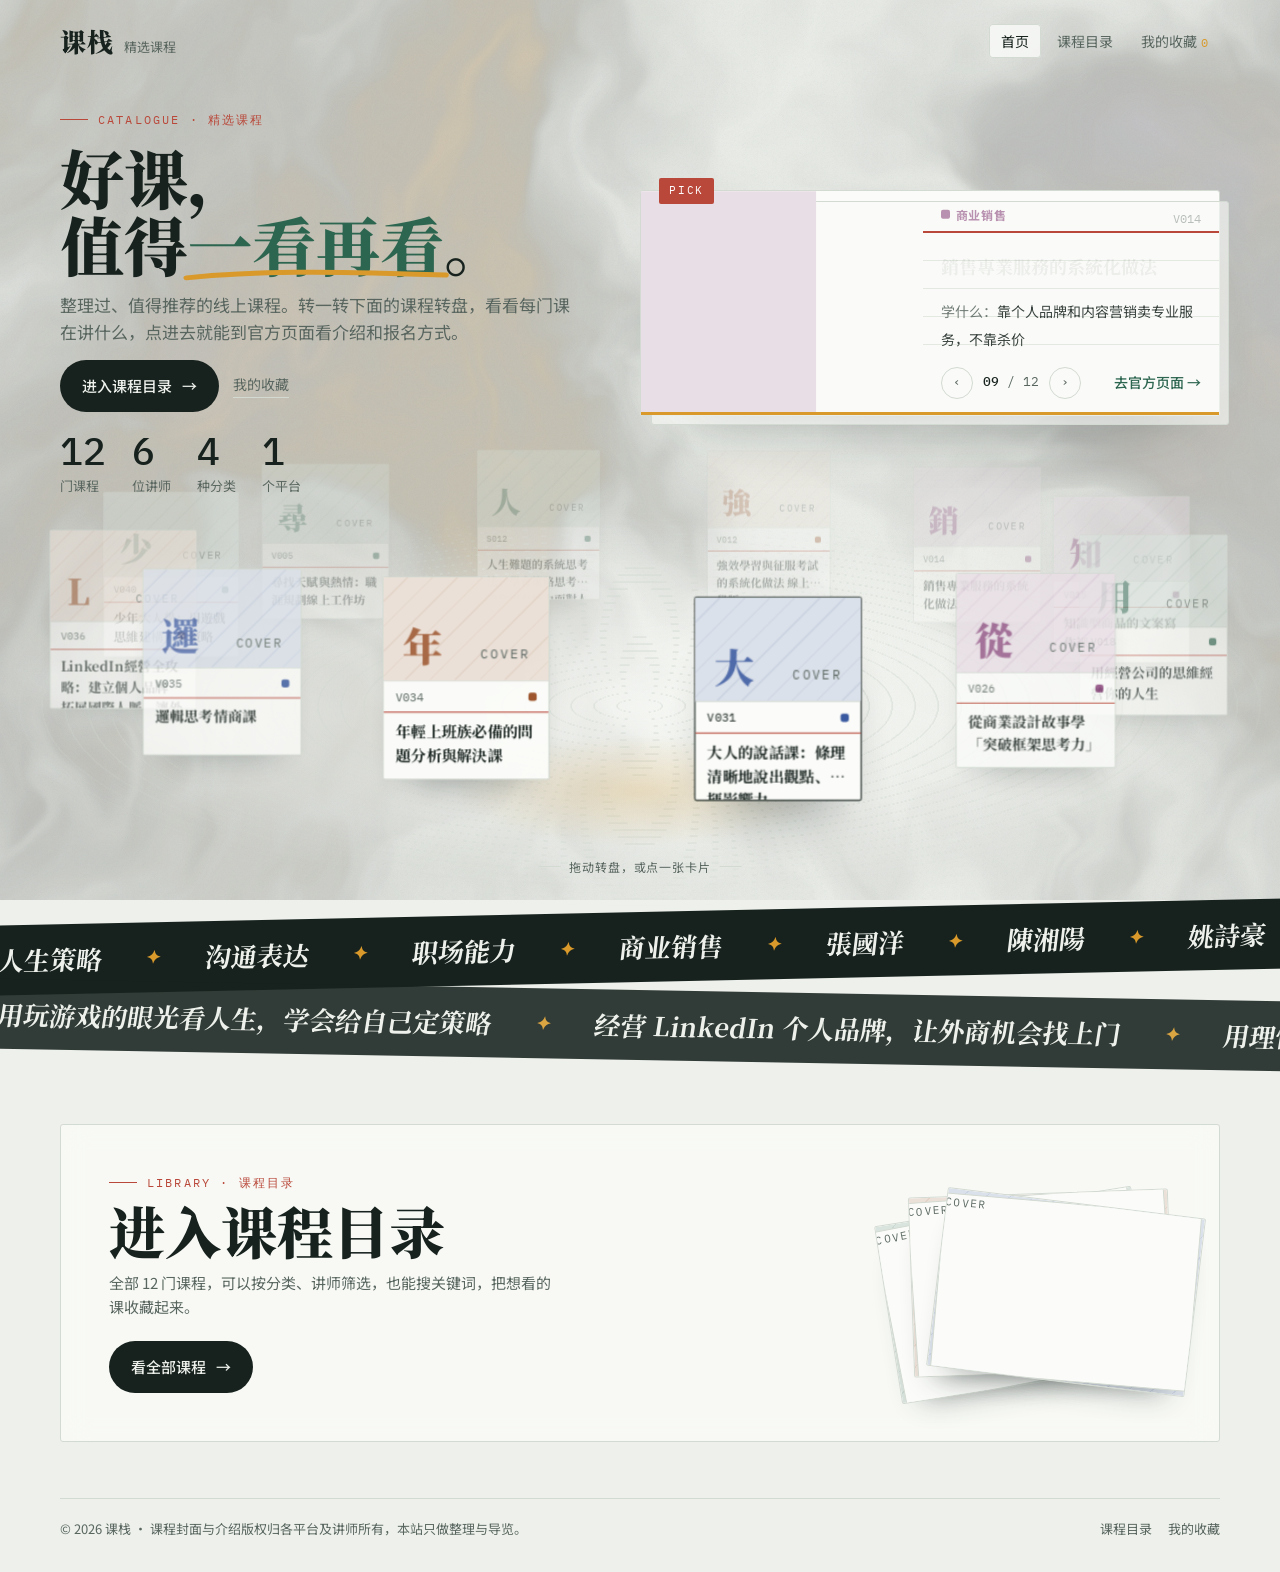
==== commit 458c52cb: "推荐卡改成横版，首屏变矮，转盘不再压到文字 Co-Authored-By: Claude Opus 5.5 <noreply@anthropic.com> Claude-Session: https:" ====
--- a/index.html
+++ b/index.html
@@ -15,9 +15,9 @@
 <link rel="stylesheet" href="site.css">
 <style>
 /* hero: headline left, spotlight index card right */
-.hero{display:grid;grid-template-columns:minmax(0,1fr) minmax(0,460px);gap:clamp(24px,4vw,56px);align-items:center;padding-block:clamp(12px,2.6vw,32px) 0;position:relative;z-index:2}
-.hero-text{display:grid;gap:16px;min-width:0}
-.hero h1{font-family:var(--f-display);font-weight:900;font-size:clamp(40px,5.8vw,82px);line-height:1.05;margin:0}
+.hero{display:grid;grid-template-columns:minmax(0,1fr) minmax(0,580px);gap:clamp(24px,4vw,56px);align-items:center;padding-block:clamp(12px,2.4vw,28px) 0;position:relative;z-index:2}
+.hero-text{display:grid;gap:14px;min-width:0}
+.hero h1{font-family:var(--f-display);font-weight:900;font-size:clamp(38px,5vw,70px);line-height:1.05;margin:0}
 .hero h1 .line{display:block}
 .hero h1 em{font-style:normal;color:var(--accent);position:relative;display:inline-block}
 .hero h1 em svg{position:absolute;left:-2%;bottom:-.08em;width:104%;height:.22em;overflow:visible}
@@ -32,7 +32,10 @@
 .stats span{font-size:13px;color:var(--muted);margin-top:6px}
 
 /* spotlight */
-.spot{position:relative;background:var(--surface);border:1px solid var(--line);border-radius:3px;box-shadow:0 40px 70px -46px var(--shadow);min-width:0}
+.spot{position:relative;background:var(--surface);border:1px solid var(--line);border-radius:3px;box-shadow:0 40px 70px -46px var(--shadow);min-width:0;
+  display:grid;grid-template-columns:minmax(0,.95fr) minmax(0,1fr);grid-template-rows:auto 1fr auto}
+.spot>.spot-cover{grid-row:1/4;grid-column:1;aspect-ratio:auto;height:100%;min-height:220px;border-bottom:0;border-right:1px solid var(--line)}
+.spot>.spot-head,.spot>.spot-body,.spot>.spot-foot{grid-column:2}
 .spot::before{content:"";position:absolute;inset:10px -10px -10px 10px;border:1px solid var(--line);border-radius:3px;z-index:-1;background:color-mix(in srgb,var(--surface) 60%,transparent)}
 .spot-tag{position:absolute;top:-13px;left:18px;background:var(--rule);color:#fff;font-family:var(--f-mono);font-size:11px;letter-spacing:.16em;padding:4px 10px;border-radius:2px;z-index:2}
 .spot-cover{display:block;position:relative;aspect-ratio:16/9;overflow:hidden;border-bottom:1px solid var(--line);background:color-mix(in srgb,var(--c,var(--accent)) 16%,var(--surface))}
@@ -42,8 +45,8 @@
 .spot-cat{display:flex;align-items:center;gap:6px;font-size:12px;font-weight:700;letter-spacing:.06em;color:var(--c)}
 .spot-cat i{width:9px;height:9px;border-radius:2px;background:var(--c)}
 .spot-no{font-family:var(--f-mono);font-size:12px;color:var(--muted)}
-.spot-body{padding:6px 18px 4px;line-height:28px;background-image:repeating-linear-gradient(to bottom,transparent 0 27px,var(--ruled) 27px 28px);min-height:112px}
-.spot-body h2{font-family:var(--f-display);font-weight:700;font-size:20px;line-height:28px;margin:0;text-wrap:balance}
+.spot-body{padding:6px 18px 4px;line-height:28px;background-image:repeating-linear-gradient(to bottom,transparent 0 27px,var(--ruled) 27px 28px)}
+.spot-body h2{font-family:var(--f-display);font-weight:700;font-size:18px;line-height:28px;margin:0;text-wrap:balance}
 .spot-body h2 a{text-decoration:none}
 .spot-body h2 a:hover{text-decoration:underline}
 .spot-who{font-size:14px;color:var(--muted)}
@@ -63,7 +66,7 @@
 @keyframes fillbar{to{transform:scaleX(1)}}
 
 /* 3D turntable */
-.stage{position:relative;height:clamp(300px,30vw,380px);perspective:1800px;perspective-origin:50% 20%;touch-action:pan-y;user-select:none;-webkit-user-select:none;cursor:grab;margin-top:-56px}
+.stage{position:relative;height:clamp(300px,30vw,380px);perspective:1800px;perspective-origin:50% 20%;touch-action:pan-y;user-select:none;-webkit-user-select:none;cursor:grab;margin-top:8px}
 .stage.dragging{cursor:grabbing}
 .floor{position:absolute;left:50%;top:calc(30% + var(--sw,156px) * .62);width:var(--fw,1100px);height:calc(var(--fw,1100px) * .3);transform:translate(-50%,-50%);border-radius:50%;pointer-events:none;
   background:
@@ -99,11 +102,14 @@
 .library:hover .fan span:nth-child(1){transform:rotate(-16deg) translate(-70px,14px)}
 .library:hover .fan span:nth-child(3){transform:rotate(14deg) translate(70px,10px)}
 
-@media (max-width:900px){
+@media (max-width:980px){
   .hero{grid-template-columns:1fr}
-  .spot{max-width:560px}
+  .spot{max-width:600px}
 }
 @media (max-width:640px){
+  .spot{grid-template-columns:1fr;grid-template-rows:auto}
+  .spot>.spot-cover{grid-row:auto;aspect-ratio:16/9;height:auto;min-height:0;border-right:0;border-bottom:1px solid var(--line)}
+  .spot>.spot-head,.spot>.spot-body,.spot>.spot-foot{grid-column:1}
   .library{grid-template-columns:1fr}
   .fan{width:220px;height:150px;justify-self:center;margin-top:8px}
 }
@@ -225,7 +231,7 @@
 
 function measure(){
   const w=innerWidth;
-  geo.sw=w<520?108:w<900?132:156;
+  geo.sw=w<520?104:w<900?126:w<1500?142:156;
   geo.R=Math.min(560,Math.max(200,w*.4));
   geo.tilt=w<520?.34:.3;
   document.documentElement.style.setProperty("--sw",geo.sw+"px");
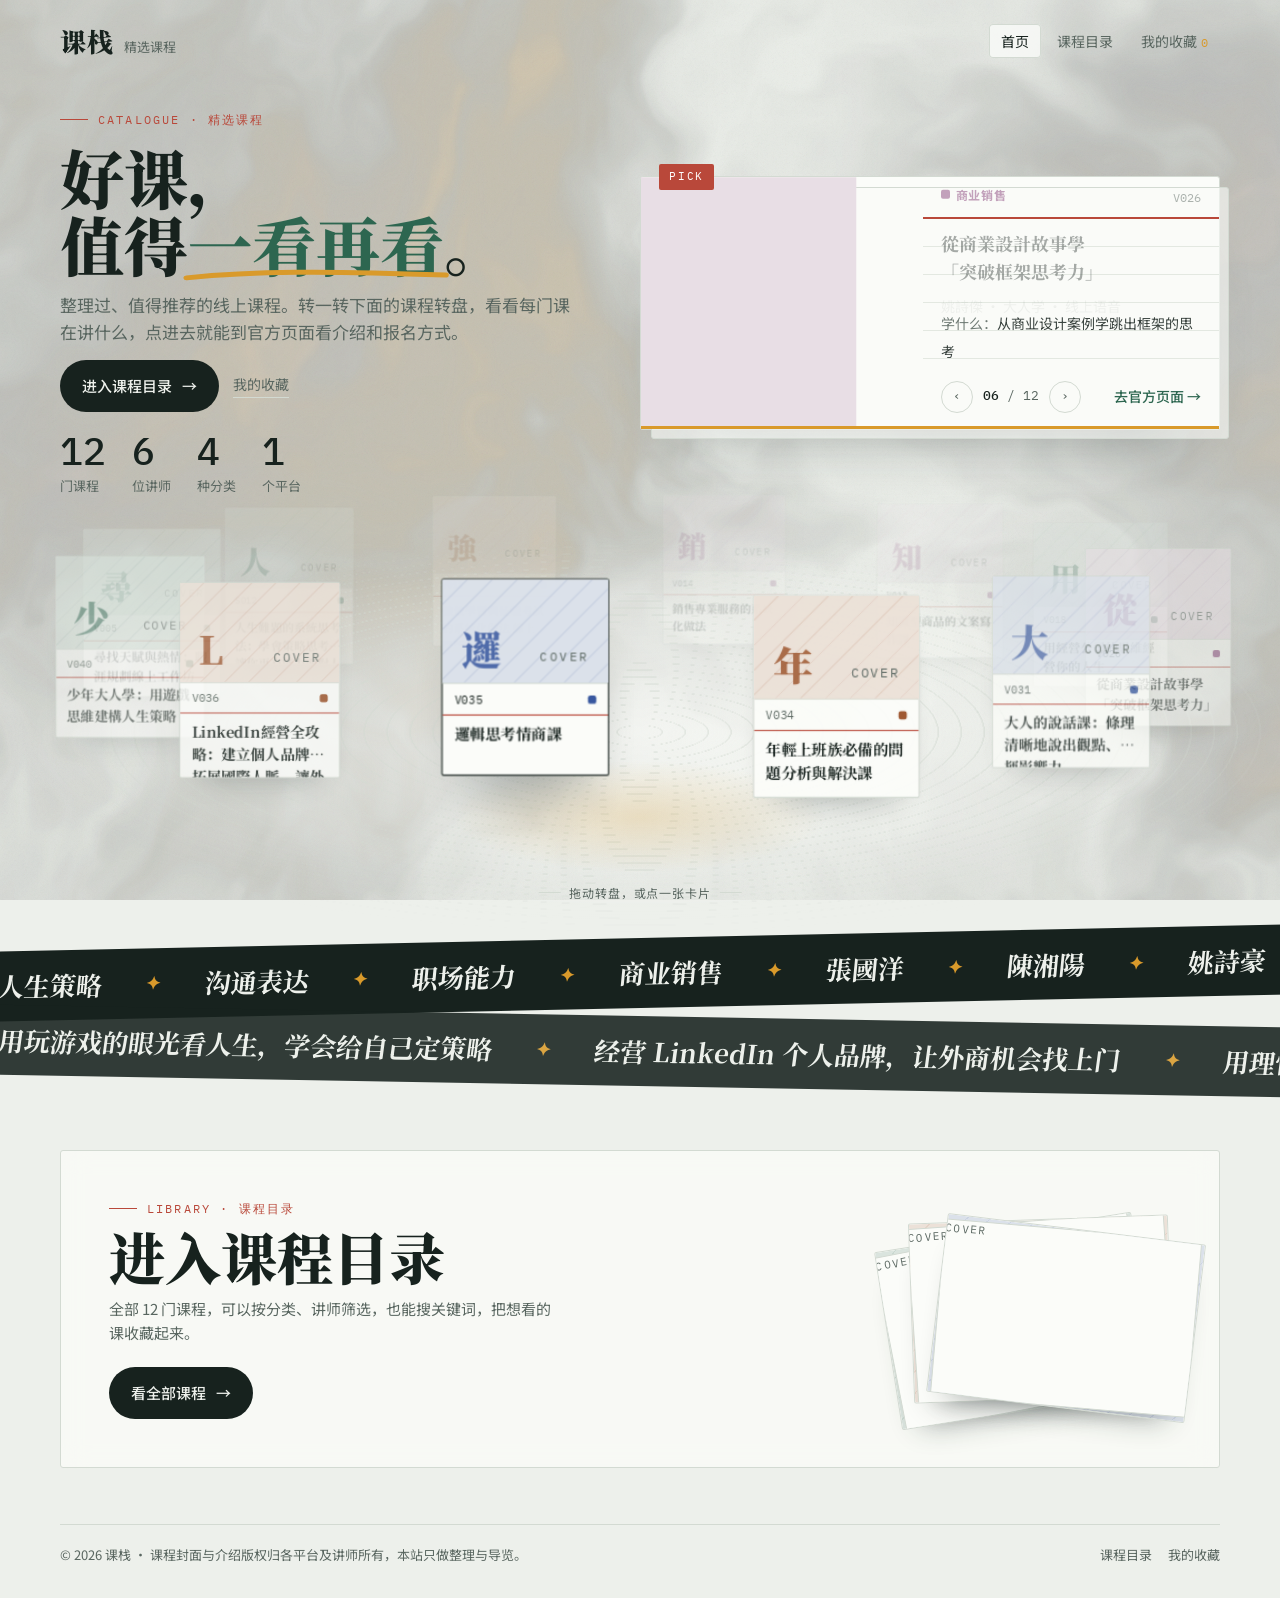
==== commit 8237965a: "转盘降低一点、后排更淡，避免压到统计数字 Co-Authored-By: Claude Opus 5.5 <noreply@anthropic.com> Claude-Session: https:/" ====
--- a/index.html
+++ b/index.html
@@ -66,7 +66,7 @@
 @keyframes fillbar{to{transform:scaleX(1)}}
 
 /* 3D turntable */
-.stage{position:relative;height:clamp(300px,30vw,380px);perspective:1800px;perspective-origin:50% 20%;touch-action:pan-y;user-select:none;-webkit-user-select:none;cursor:grab;margin-top:8px}
+.stage{position:relative;height:clamp(300px,30vw,380px);perspective:1800px;perspective-origin:50% 20%;touch-action:pan-y;user-select:none;-webkit-user-select:none;cursor:grab;margin-top:34px}
 .stage.dragging{cursor:grabbing}
 .floor{position:absolute;left:50%;top:calc(30% + var(--sw,156px) * .62);width:var(--fw,1100px);height:calc(var(--fw,1100px) * .3);transform:translate(-50%,-50%);border-radius:50%;pointer-events:none;
   background:
@@ -233,7 +233,7 @@
   const w=innerWidth;
   geo.sw=w<520?104:w<900?126:w<1500?142:156;
   geo.R=Math.min(560,Math.max(200,w*.4));
-  geo.tilt=w<520?.34:.3;
+  geo.tilt=w<520?.28:.22;
   document.documentElement.style.setProperty("--sw",geo.sw+"px");
   $("#stage").style.setProperty("--fw",(geo.R*2+geo.sw*2.2)+"px");
 }
@@ -247,7 +247,7 @@
     if(Math.cos(a)>best){best=Math.cos(a);front=i}
     const lift=el.classList.contains("front")?-16:0;
     el.style.transform=`translate3d(${x.toFixed(1)}px,${(y+lift).toFixed(1)}px,${z.toFixed(1)}px)`;
-    el.style.opacity=(.28+.72*d*d).toFixed(3);
+    el.style.opacity=(.16+.84*d*d).toFixed(3);
     el.style.zIndex=Math.round(d*100);
   });
   slots.forEach((el,i)=>el.classList.toggle("front",i===front));
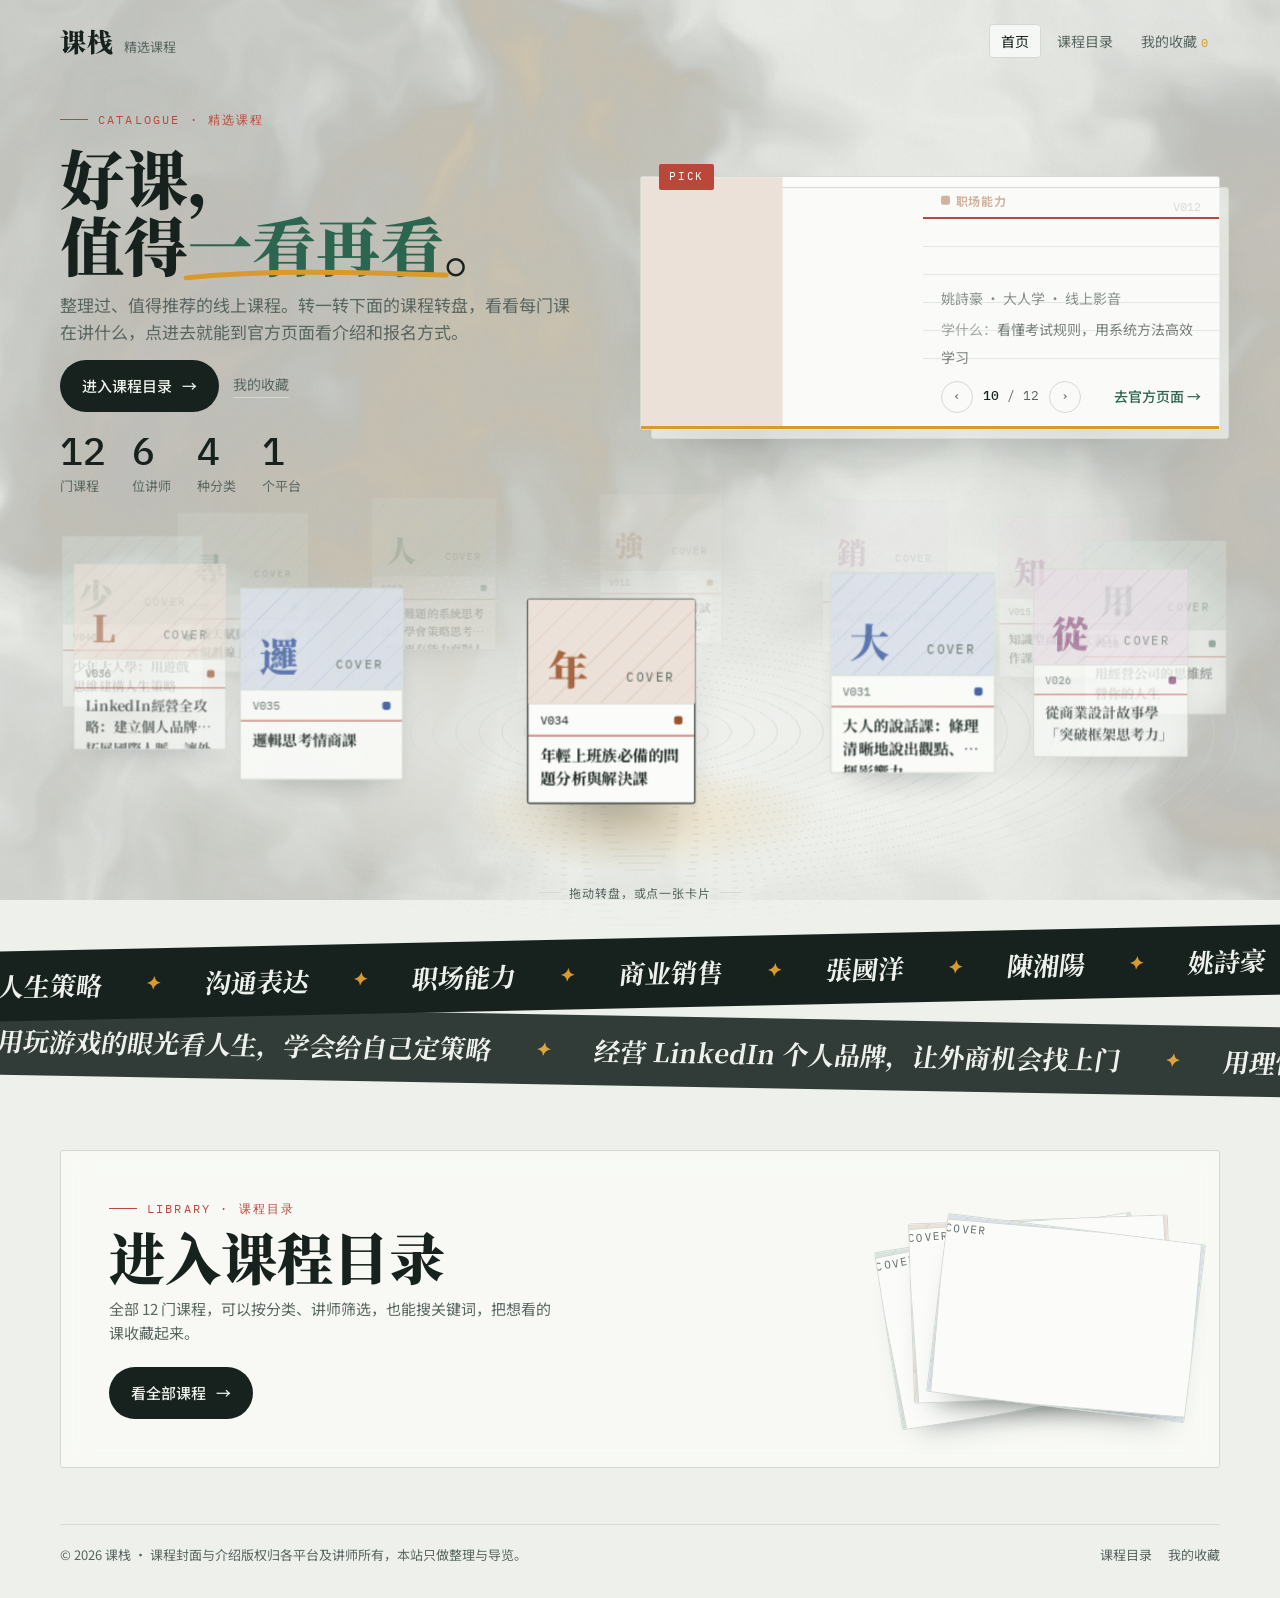
==== commit b182e036: "手机版转盘放大成左右滑出画面的卡片带 Co-Authored-By: Claude Opus 5.5 <noreply@anthropic.com> Claude-Session: https://c" ====
--- a/index.html
+++ b/index.html
@@ -106,7 +106,10 @@
   .hero{grid-template-columns:1fr}
   .spot{max-width:600px}
 }
+.stage{overflow-x:clip}
 @media (max-width:640px){
+  .stage{margin-top:72px;height:310px}
+  .ring{top:30%}
   .spot{grid-template-columns:1fr;grid-template-rows:auto}
   .spot>.spot-cover{grid-row:auto;aspect-ratio:16/9;height:auto;min-height:0;border-right:0;border-bottom:1px solid var(--line)}
   .spot>.spot-head,.spot>.spot-body,.spot>.spot-foot{grid-column:1}
@@ -231,9 +234,12 @@
 
 function measure(){
   const w=innerWidth;
-  geo.sw=w<520?104:w<900?126:w<1500?142:156;
-  geo.R=Math.min(560,Math.max(200,w*.4));
-  geo.tilt=w<520?.28:.22;
+  const phone=w<640;
+  geo.sw=phone?124:w<900?126:w<1500?142:156;
+  // 手机：转盘比萤幕宽，两侧卡片会滑出画面，正中间那张最清楚
+  geo.R=phone?w*.82:Math.min(560,Math.max(200,w*.4));
+  geo.depth=phone?.5:.55;
+  geo.tilt=phone?.2:.22;
   document.documentElement.style.setProperty("--sw",geo.sw+"px");
   $("#stage").style.setProperty("--fw",(geo.R*2+geo.sw*2.2)+"px");
 }
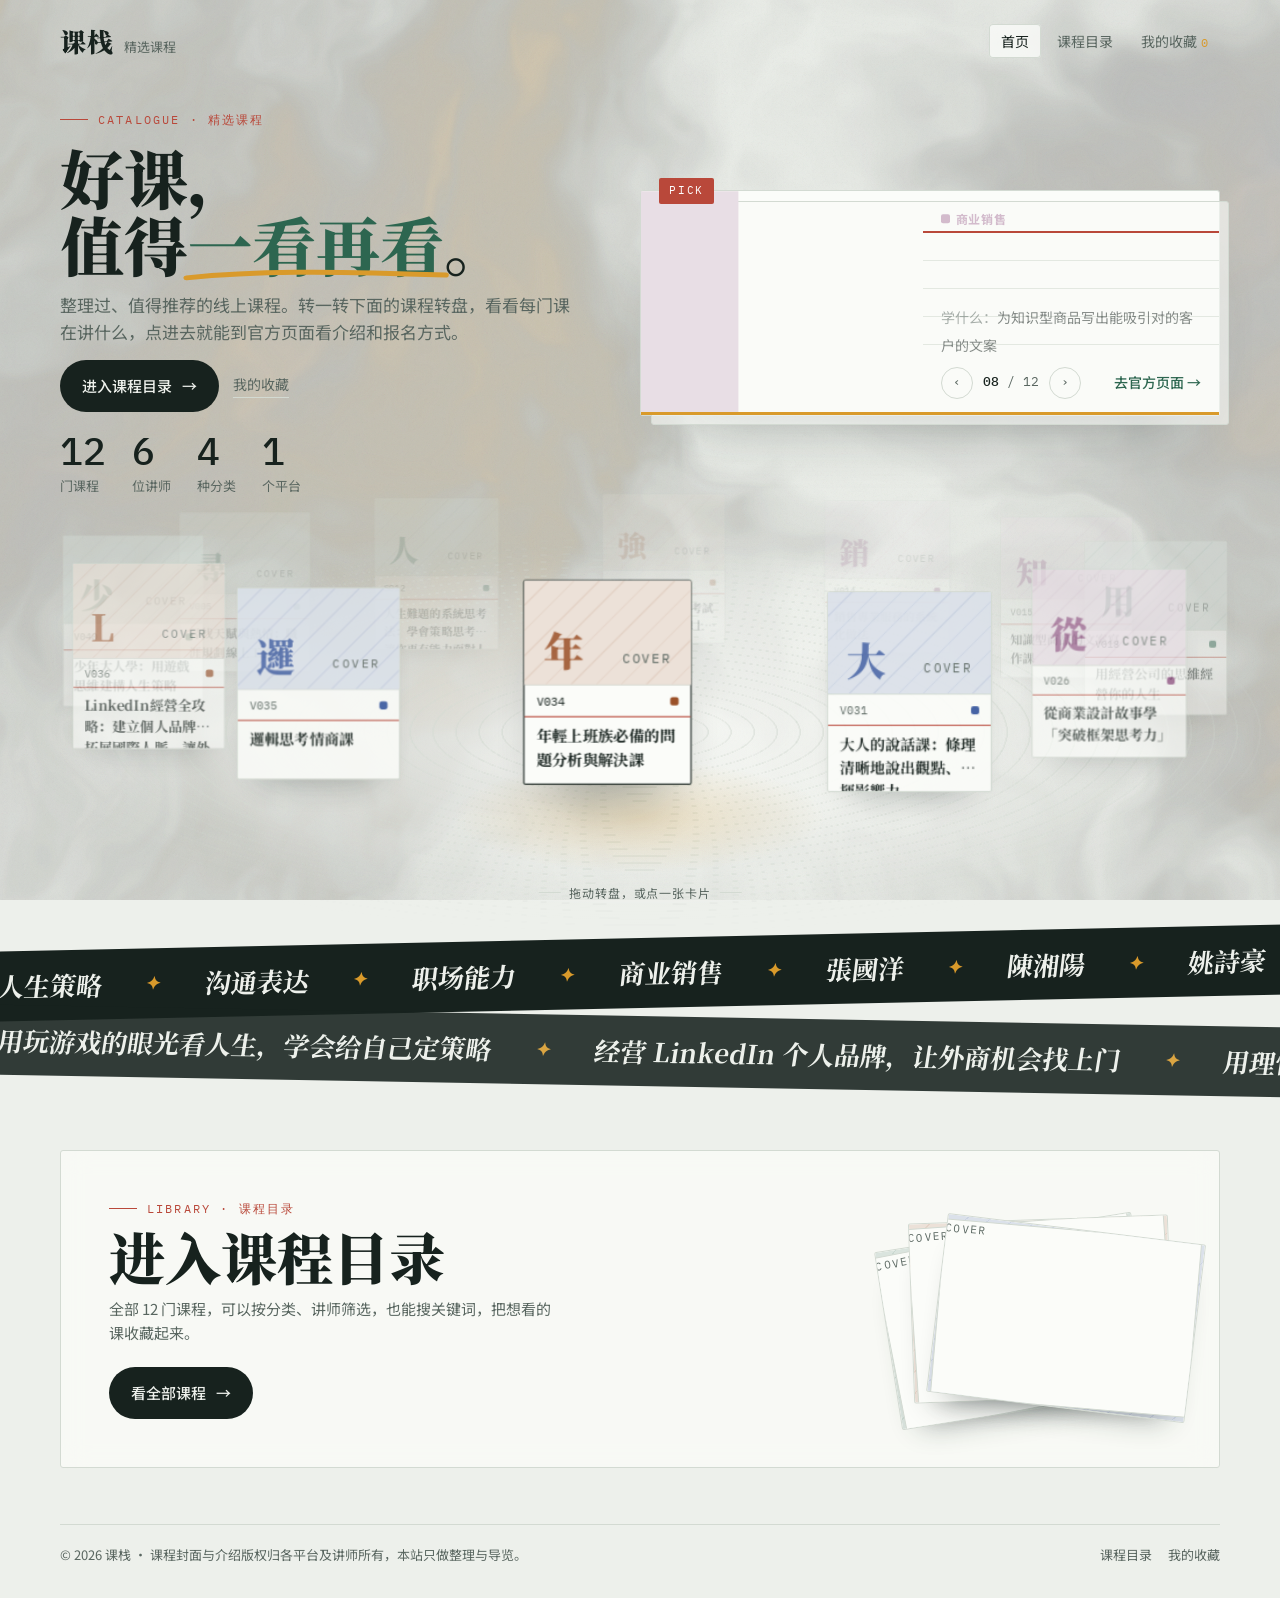
==== commit 20764734: "手机版转盘下方空白缩小 Co-Authored-By: Claude Opus 5.5 <noreply@anthropic.com> Claude-Session: https://claude.a" ====
--- a/index.html
+++ b/index.html
@@ -108,7 +108,7 @@
 }
 .stage{overflow-x:clip}
 @media (max-width:640px){
-  .stage{margin-top:72px;height:310px}
+  .stage{margin-top:72px;height:270px}
   .ring{top:30%}
   .spot{grid-template-columns:1fr;grid-template-rows:auto}
   .spot>.spot-cover{grid-row:auto;aspect-ratio:16/9;height:auto;min-height:0;border-right:0;border-bottom:1px solid var(--line)}
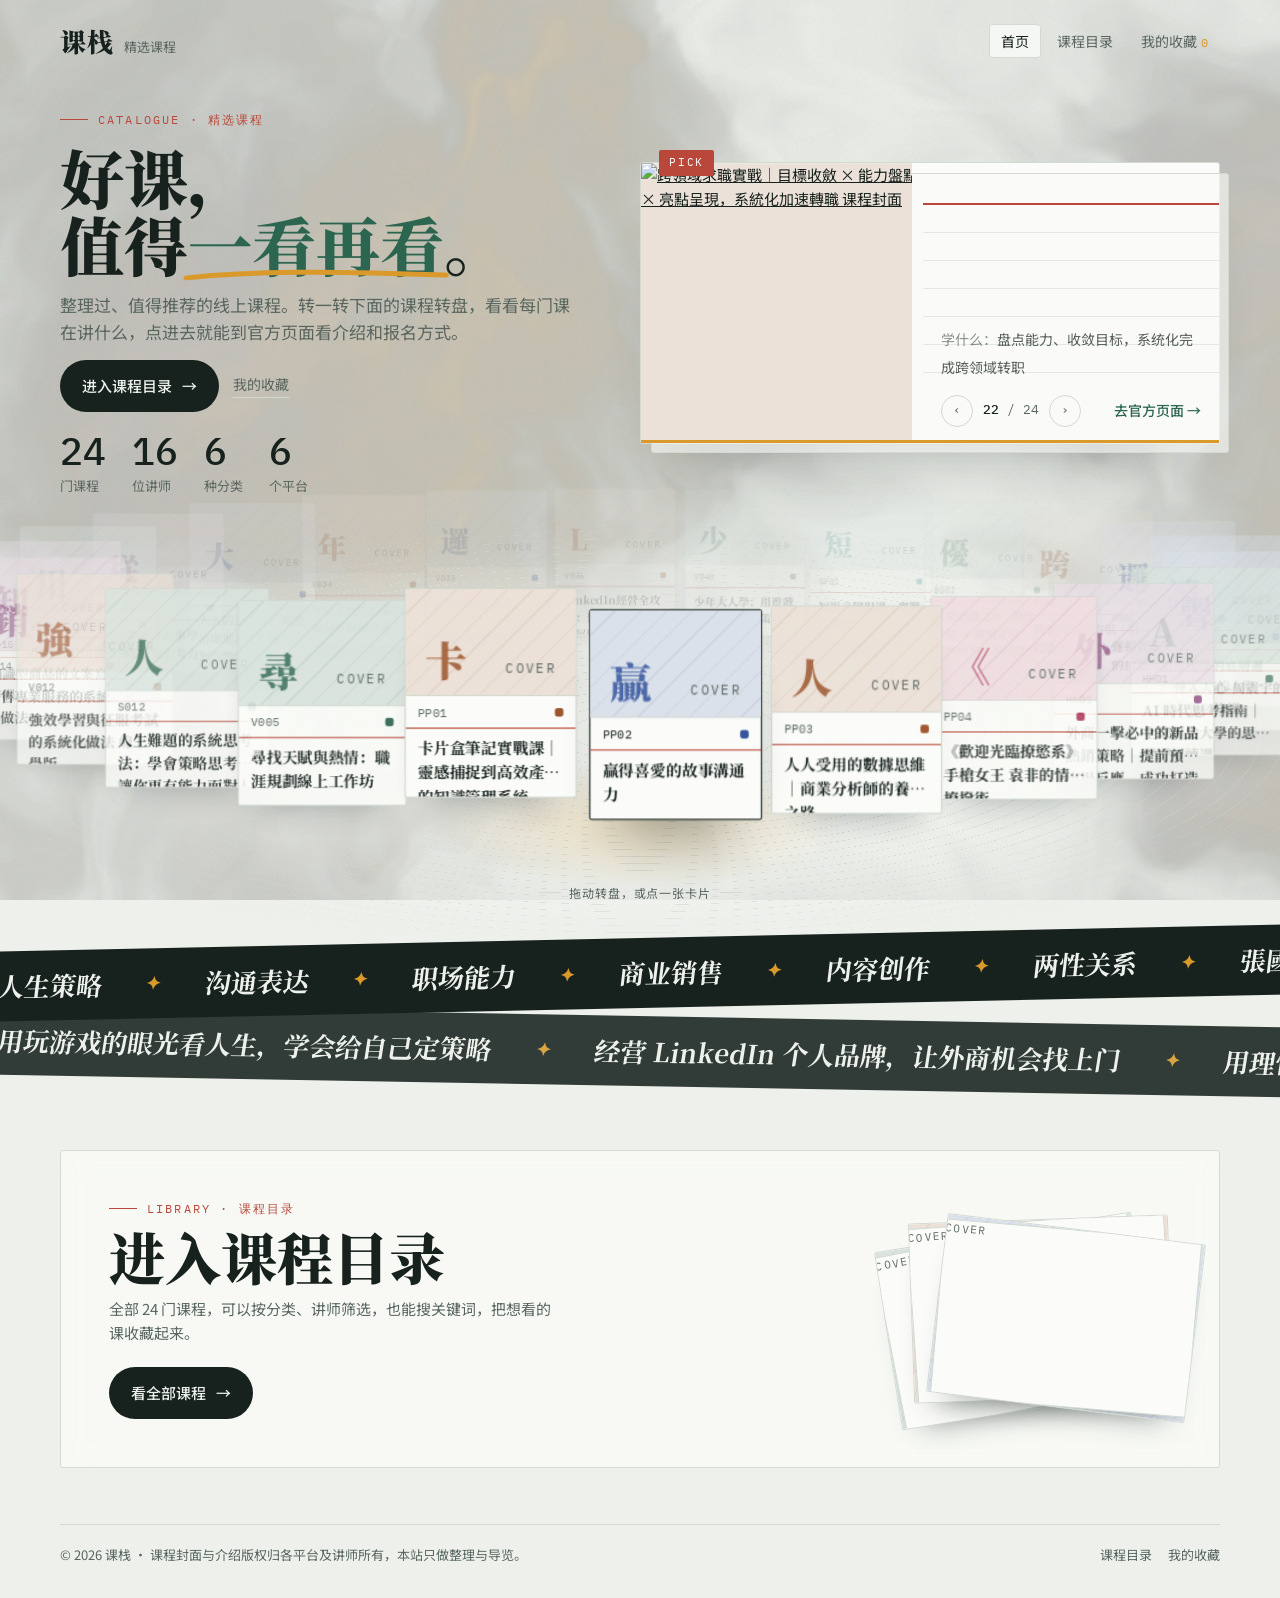
==== commit 0221a120: "新增 12 门课：PressPlay、HiSKIO、Hahow、BetweenGos、ShiFu；新增内容创作、两性关系分类 Co-Authored-By: Claude Opus 5.5 <nore" ====
--- a/index.html
+++ b/index.html
@@ -238,6 +238,8 @@
   geo.sw=phone?124:w<900?126:w<1500?142:156;
   // 手机：转盘比萤幕宽，两侧卡片会滑出画面，正中间那张最清楚
   geo.R=phone?w*.82:Math.min(560,Math.max(200,w*.4));
+  // 课越多转盘越大，卡片才不会叠在一起
+  geo.R=Math.max(geo.R,N*geo.sw*1.08/(2*Math.PI));
   geo.depth=phone?.5:.55;
   geo.tilt=phone?.2:.22;
   document.documentElement.style.setProperty("--sw",geo.sw+"px");
--- a/site.css
+++ b/site.css
@@ -3,7 +3,7 @@
 :root{
   --bg:#EDF0EB; --surface:#FBFCF9; --ink:#17221E; --muted:#596660; --line:#D3DAD2;
   --ruled:#E3E8E1; --rule:#B9483A; --accent:#2D6650; --mark:#D99A2B;
-  --cat-0:#2D6650; --cat-1:#35559E; --cat-2:#9B5128; --cat-3:#874079;
+  --cat-0:#2D6650; --cat-1:#35559E; --cat-2:#9B5128; --cat-3:#874079; --cat-4:#1F7A7A; --cat-5:#B03A5B;
   --glow:rgba(45,102,80,.14); --shadow:rgba(23,34,30,.45);
   --aura-1:#9FD1B4; --aura-2:#F2C98A; --aura-3:#A9B9EE; --aura-op:.55;
   --band:#17221E; --band-ink:#EDF0EB;
@@ -16,7 +16,7 @@
 @media (prefers-color-scheme: dark){:root{
   --bg:#0F1613; --surface:#18221E; --ink:#E5ECE7; --muted:#9AA9A2; --line:#2B3A33;
   --ruled:#22302A; --rule:#D9705F; --accent:#74C29B; --mark:#EFBE5C;
-  --cat-0:#74C29B; --cat-1:#8FA9EC; --cat-2:#E0956A; --cat-3:#D78CC6;
+  --cat-0:#74C29B; --cat-1:#8FA9EC; --cat-2:#E0956A; --cat-3:#D78CC6; --cat-4:#6FD0CB; --cat-5:#EE8AA6;
   --glow:rgba(116,194,155,.16); --shadow:rgba(0,0,0,.75);
   --aura-1:#1E5A41; --aura-2:#6A4718; --aura-3:#26346A; --aura-op:.7;
   --band:#E5ECE7; --band-ink:#0F1613;
